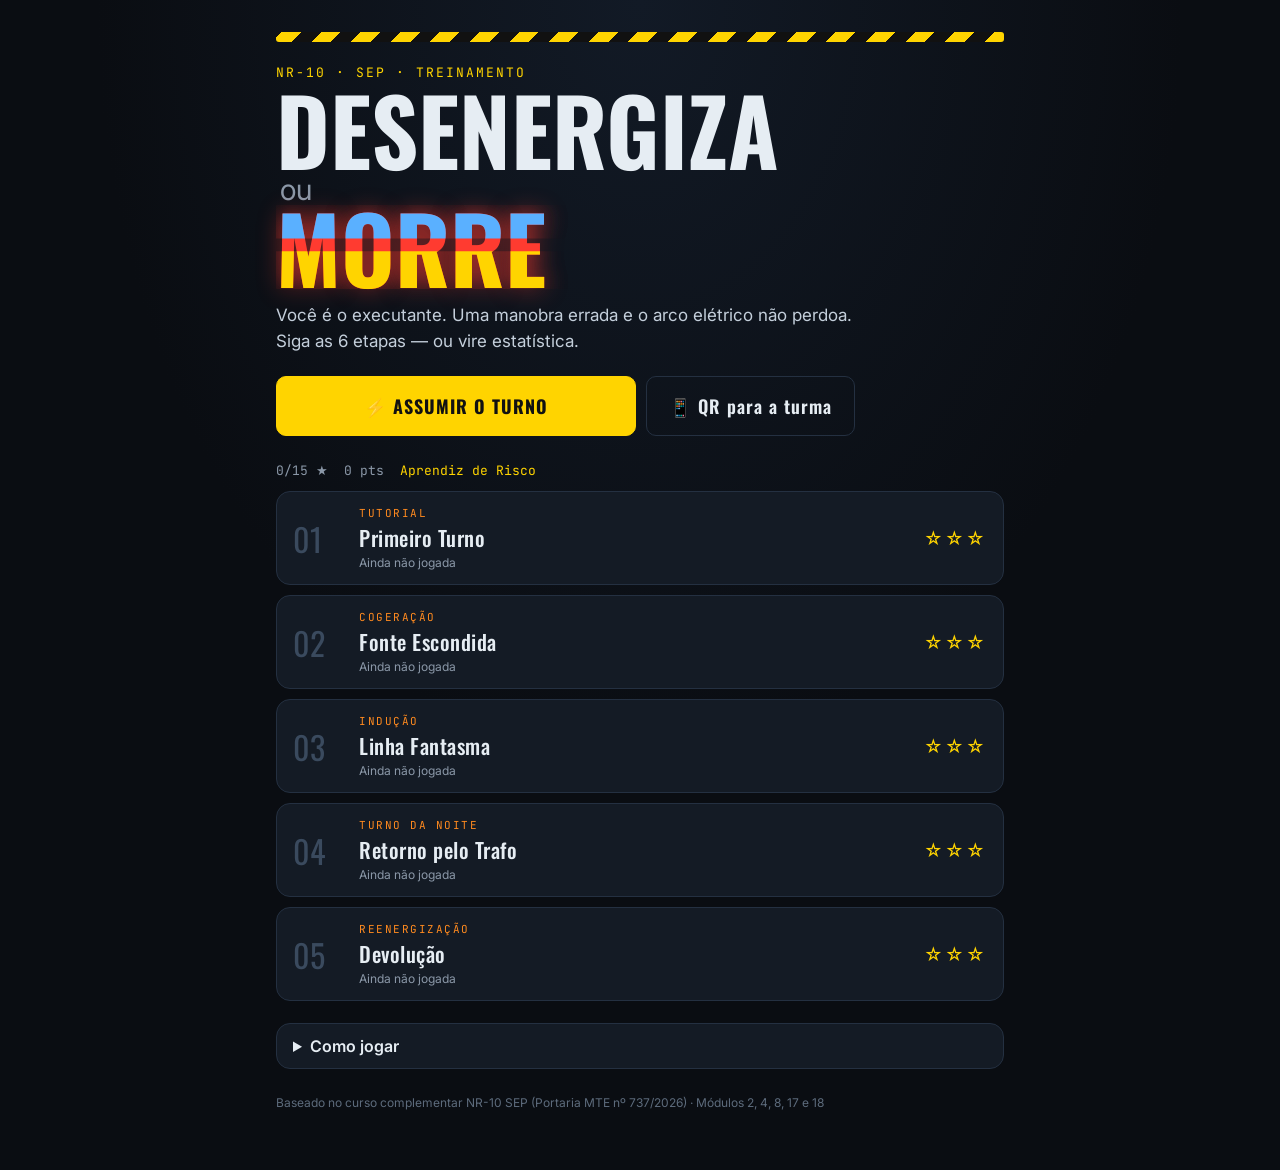
==== index.html @ 3cfa5403 "Publica no GitHub Pages e adiciona QR code para a turma Workflow roda os testes do motor e publica o" ====
<!doctype html>
<html lang="pt-BR">
<head>
  <meta charset="utf-8">
  <meta name="viewport" content="width=device-width, initial-scale=1, viewport-fit=cover">
  <title>Desenergiza ou Morre</title>
  <meta name="description" content="Jogo de treinamento NR-10 SEP: desenergize a instalação do jeito certo — ou morra tentando.">
  <link rel="preconnect" href="https://fonts.googleapis.com">
  <link rel="preconnect" href="https://fonts.gstatic.com" crossorigin>
  <link href="https://fonts.googleapis.com/css2?family=Oswald:wght@500;700&family=Inter:wght@400;600;800&family=JetBrains+Mono:wght@500&display=swap" rel="stylesheet">
  <link rel="stylesheet" href="css/style.css">
</head>
<body>
  <!-- MENU -->
  <section id="screen-menu" class="screen active">
    <div class="menu-wrap">
      <div class="hazard"></div>
      <p class="kicker">NR-10 · SEP · Treinamento</p>
      <h1 class="logo"><span>DESENERGIZA</span><span class="ou">ou</span><span class="morre glitch" data-t="MORRE">MORRE</span></h1>
      <p class="tag">Você é o executante. Uma manobra errada e o arco elétrico não perdoa.<br>Siga as 6 etapas — ou vire estatística.</p>
      <div class="menu-btns">
        <button id="btn-play" class="act primary big">⚡ ASSUMIR O TURNO</button>
        <button id="btn-qr" class="act big ghost">📱 QR para a turma</button>
      </div>
      <div id="rank" class="rank"></div>
      <div id="levels" class="levels"></div>
      <details class="howto">
        <summary>Como jogar</summary>
        <ul>
          <li>Toque nos <b>disjuntores (52)</b>, <b>seccionadoras (89)</b> e <b>trechos</b> do diagrama para agir.</li>
          <li>O diagrama <b>não mostra</b> onde tem tensão. Você precisa <b>medir</b> — com detector testado.</li>
          <li><b>Disjuntor</b> interrompe carga. <b>Seccionadora</b> só se manobra sem carga.</li>
          <li>Desligar não é desenergizar: seccionar → bloquear → constatar → aterrar → proteger → sinalizar.</li>
          <li>Quando achar que está seguro, <b>LIBERE A EQUIPE</b>. Aí a verdade aparece.</li>
          <li>Errou? Veja o <b>Raio-X</b> para entender de onde veio a energia.</li>
        </ul>
      </details>
      <p class="foot">Baseado no curso complementar NR-10 SEP (Portaria MTE nº 737/2026) · Módulos 2, 4, 8, 17 e 18</p>
    </div>
  </section>

  <!-- BRIEFING -->
  <section id="screen-brief" class="screen">
    <div class="brief-wrap">
      <div class="hazard"></div>
      <p id="brief-num" class="kicker"></p>
      <h2 id="brief-title" class="brief-title"></h2>
      <p id="brief-place" class="brief-place"></p>
      <p id="brief-text" class="brief-text"></p>
      <div class="brief-obj"><b>Ordem de serviço</b><span id="brief-obj"></span></div>
      <div class="brief-meta">⏱ Meta de tempo: <b id="brief-time"></b> <span>(tempo dá bônus — a pressa nunca te salva)</span></div>
      <div class="btns">
        <button id="btn-start" class="act primary big">ENTRAR NA SUBESTAÇÃO</button>
        <button id="btn-brief-back" class="act ghost">Voltar</button>
      </div>
    </div>
  </section>

  <!-- JOGO -->
  <section id="screen-game" class="screen">
    <header class="hud">
      <button id="btn-quit" class="hud-btn" aria-label="Menu">☰</button>
      <div id="hud-title" class="hud-title"></div>
      <div class="hud-stat" title="Tempo restante para bônus">⏱ <b id="hud-time">00:00</b></div>
      <div class="hud-stat inf" title="Infrações">⚠ <b id="hud-inf">0</b></div>
      <div class="hud-stat bonus" title="Bônus de segurança">★ <b id="hud-bonus">0</b></div>
      <button id="btn-sound" class="hud-btn" aria-label="Som">🔊</button>
    </header>
    <div class="game-body">
      <main class="board">
        <svg id="diagram" viewBox="0 0 900 540" preserveAspectRatio="xMidYMid meet" role="img" aria-label="Diagrama unifilar"></svg>
        <div class="legend"><span class="lg closed">■ fechado</span><span class="lg open">■ aberto</span><span>🔒 cadeado</span><span class="lg gnd">⏚ aterrado</span><span class="lg cov">▬ manta</span></div>
      </main>
      <aside class="panel">
        <div id="sheet" class="sheet hidden"></div>
        <div id="actions" class="actions"></div>
        <div id="checklist" class="checklist hidden"></div>
        <div class="feed-h">Rádio / registro</div>
        <div id="feed" class="feed"></div>
      </aside>
    </div>
    <div id="xraybar" class="xraybar hidden">
      <span>🩻 Raio-X: <b class="r">vermelho</b> = energizado · <b class="y">amarelo</b> = induzida · cinza = sem tensão</span>
      <button class="act primary" data-go="retry">↻ Tentar de novo</button>
      <button class="act ghost" data-go="menu">Menu</button>
    </div>
  </section>

  <div id="modal" class="modal hidden"></div>
  <div id="overlay" class="overlay hidden"></div>
  <div id="fx" class="fx hidden"></div>
  <canvas id="fxc" class="fxc"></canvas>
  <div id="toasts" class="toasts"></div>

  <script src="js/engine.js"></script>
  <script src="js/levels.js"></script>
  <script src="js/audio.js"></script>
  <script src="js/ui.js"></script>
</body>
</html>
---- css/style.css ----
:root {
  --bg: #0a0d12;
  --bg2: #10151d;
  --panel: #141b25;
  --line: #243041;
  --text: #e6edf3;
  --dim: #8b98a8;
  --yellow: #ffd400;
  --red: #ff3b30;
  --red2: #e5484d;
  --green: #2ecc71;
  --blue: #5ab0ff;
  --orange: #ff8a1f;
  --wire: #7d8da1;
  --font: 'Inter', system-ui, -apple-system, 'Segoe UI', Roboto, sans-serif;
  --display: 'Oswald', 'Impact', 'Arial Narrow', sans-serif;
  --mono: 'JetBrains Mono', ui-monospace, Menlo, Consolas, monospace;
}

* { box-sizing: border-box; }
html, body { margin: 0; min-height: 100%; }
body {
  background: radial-gradient(ellipse at top, #121a26 0%, var(--bg) 60%) fixed, var(--bg);
  color: var(--text);
  font-family: var(--font);
  -webkit-tap-highlight-color: transparent;
  overflow-x: hidden;
}
button { font: inherit; color: inherit; cursor: pointer; }
.hidden { display: none !important; }

.screen { display: none; min-height: 100vh; }
.screen.active { display: block; }

.hazard {
  height: 10px; border-radius: 3px; margin-bottom: 22px;
  background: repeating-linear-gradient(-45deg, var(--yellow) 0 14px, #111 14px 28px);
}

/* ---------------- botões ---------------- */
.act {
  background: #1b2430; border: 1px solid var(--line); border-radius: 10px;
  padding: 11px 14px; text-align: left; font-weight: 600; font-size: 14px;
  transition: transform .08s, background .15s, border-color .15s;
}
.act:hover:not(:disabled) { background: #222d3b; border-color: #34465c; }
.act:active:not(:disabled) { transform: scale(.98); }
.act:disabled { opacity: .55; cursor: default; }
.act.done { border-color: rgba(46, 204, 113, .5); color: #9be7bd; }
.act.done::after { content: ' ✓'; }
.act.primary {
  background: var(--yellow); color: #111; border-color: var(--yellow); font-weight: 800;
  text-align: center; letter-spacing: .3px;
}
.act.primary:hover:not(:disabled) { background: #ffe14d; }
.act.warn { border-color: var(--orange); color: #ffc48a; }
.act.ghost { background: transparent; text-align: center; }
.act.big { font-size: 18px; padding: 16px 22px; font-family: var(--display); letter-spacing: 1px; }

/* ---------------- menu ---------------- */
.menu-wrap, .brief-wrap { max-width: 760px; margin: 0 auto; padding: 32px 16px 48px; }
.kicker { font-family: var(--mono); color: var(--yellow); font-size: 13px; letter-spacing: 2px; text-transform: uppercase; margin: 0 0 6px; }
.logo { font-family: var(--display); font-size: clamp(46px, 11vw, 92px); line-height: .92; margin: 0 0 14px; display: flex; flex-direction: column; text-transform: uppercase; }
.logo .ou { font-size: .32em; color: var(--dim); font-family: var(--font); font-weight: 400; text-transform: none; margin: 4px 0 2px 4px; }
.logo .morre { color: var(--red); text-shadow: 0 0 24px rgba(255, 59, 48, .45); }
.tag { color: #c4cfdb; font-size: 17px; line-height: 1.5; margin: 0 0 22px; }
#btn-play { flex: 1 1 260px; max-width: 360px; }
.menu-btns { display: flex; flex-wrap: wrap; gap: 10px; }
#btn-qr { flex: 0 1 auto; }
.qr-card { text-align: center; }
.qr-card img { width: min(300px, 100%); align-self: center; background: #fff; border-radius: 14px; padding: 10px; }
.qr-url { font-family: var(--mono); color: var(--yellow); font-size: 13px; word-break: break-all; }
.qr-card a.act { text-decoration: none; text-align: center; color: var(--text); }

.glitch { position: relative; }
.glitch::before, .glitch::after {
  content: attr(data-t); position: absolute; left: 0; top: 0; width: 100%; overflow: hidden;
}
.glitch::before { color: var(--blue); animation: gl1 2.6s infinite steps(1); clip-path: inset(0 0 60% 0); }
.glitch::after { color: var(--yellow); animation: gl2 3.1s infinite steps(1); clip-path: inset(55% 0 0 0); }
@keyframes gl1 { 0%, 92%, 100% { transform: none; opacity: 0; } 93% { transform: translate(-4px, -1px); opacity: .8; } 96% { transform: translate(3px, 1px); opacity: .8; } }
@keyframes gl2 { 0%, 88%, 100% { transform: none; opacity: 0; } 89% { transform: translate(4px, 1px); opacity: .8; } 94% { transform: translate(-3px, 0); opacity: .8; } }

.rank { display: flex; flex-wrap: wrap; gap: 8px 16px; margin: 26px 0 12px; font-family: var(--mono); font-size: 13px; color: var(--dim); }
.rank .rank-name { color: var(--yellow); }
.rank .deaths { color: #ff8b85; }
.levels { display: grid; gap: 10px; }
.lvl {
  display: grid; grid-template-columns: 54px 1fr auto; align-items: center; gap: 12px;
  background: var(--panel); border: 1px solid var(--line); border-radius: 14px; padding: 14px 16px; text-align: left;
  transition: border-color .15s, transform .1s;
}
.lvl:hover { border-color: var(--yellow); transform: translateX(3px); }
.lvl-n { font-family: var(--display); font-size: 32px; color: #3a4a5e; }
.lvl.done .lvl-n { color: var(--yellow); }
.lvl-body { display: flex; flex-direction: column; gap: 2px; min-width: 0; }
.lvl-tag { font-family: var(--mono); font-size: 11px; color: var(--orange); letter-spacing: 1.5px; }
.lvl-body strong { font-family: var(--display); font-size: 21px; letter-spacing: .5px; font-weight: 500; }
.lvl-best { font-size: 12px; color: var(--dim); }
.lvl-stars { color: var(--yellow); font-size: 18px; letter-spacing: 2px; white-space: nowrap; }
.howto { margin-top: 22px; background: var(--panel); border: 1px solid var(--line); border-radius: 14px; padding: 12px 16px; }
.howto summary { cursor: pointer; font-weight: 600; }
.howto ul { padding-left: 18px; color: #c4cfdb; line-height: 1.6; font-size: 14px; }
.foot { color: #5d6b7c; font-size: 12px; margin-top: 26px; }

/* ---------------- briefing ---------------- */
.brief-title { font-family: var(--display); font-size: clamp(40px, 9vw, 68px); margin: 0; text-transform: uppercase; line-height: 1; }
.brief-place { font-family: var(--mono); color: var(--dim); font-size: 13px; margin: 10px 0 20px; }
.brief-text { font-size: 18px; line-height: 1.6; color: #d5dee8; }
.brief-obj { background: rgba(255, 212, 0, .08); border-left: 4px solid var(--yellow); padding: 14px 16px; border-radius: 0 10px 10px 0; margin: 22px 0 14px; display: flex; flex-direction: column; gap: 4px; }
.brief-obj b { font-family: var(--mono); font-size: 12px; color: var(--yellow); letter-spacing: 1.5px; text-transform: uppercase; }
.brief-meta { color: var(--dim); font-size: 14px; }
.brief-meta b { color: var(--text); font-family: var(--mono); }
.btns { display: flex; flex-wrap: wrap; gap: 10px; margin-top: 24px; }

/* ---------------- HUD ---------------- */
.hud {
  position: sticky; top: 0; z-index: 5; display: flex; align-items: center; gap: 10px;
  padding: 8px 12px; background: rgba(10, 13, 18, .92); backdrop-filter: blur(6px); border-bottom: 1px solid var(--line);
}
.hud-title { flex: 1; font-family: var(--display); font-size: 18px; letter-spacing: .5px; white-space: nowrap; overflow: hidden; text-overflow: ellipsis; min-width: 0; }
.hud-stat { font-family: var(--mono); font-size: 14px; background: var(--panel); border: 1px solid var(--line); border-radius: 8px; padding: 5px 9px; white-space: nowrap; }
.hud-stat.inf b { color: #ff8b85; }
.hud-stat.bonus b { color: var(--yellow); }
#hud-time.low { color: var(--orange); }
#hud-time.over { color: var(--red); }
.hud-btn { background: var(--panel); border: 1px solid var(--line); border-radius: 8px; width: 36px; height: 34px; }

.game-body { display: grid; grid-template-columns: minmax(0, 1fr) 340px; gap: 12px; padding: 12px; }
.board { background: var(--bg2); border: 1px solid var(--line); border-radius: 14px; padding: 8px; min-width: 0; }
#diagram { width: 100%; height: auto; max-height: calc(100vh - 120px); display: block; user-select: none; }
.legend { display: flex; flex-wrap: wrap; gap: 4px 14px; font-size: 12px; color: var(--dim); padding: 6px 8px 2px; }
.lg.closed { color: var(--red2); } .lg.open { color: var(--green); } .lg.gnd { color: var(--green); } .lg.cov { color: var(--orange); }

.panel { display: flex; flex-direction: column; gap: 10px; min-width: 0; }
.actions { display: grid; gap: 8px; }
.actions .act.primary { padding: 15px; font-size: 16px; font-family: var(--display); letter-spacing: 1px; margin-top: 4px; }

.sheet { position: relative; background: #182231; border: 1px solid #2f4057; border-radius: 14px; padding: 12px 14px; box-shadow: 0 8px 30px rgba(0, 0, 0, .35); }
.sheet h3 { margin: 2px 30px 6px 0; font-size: 18px; }
.sh-kind { font-family: var(--mono); font-size: 11px; color: var(--orange); letter-spacing: 1.2px; }
.sh-state { font-size: 13px; color: var(--dim); margin-bottom: 10px; }
.sh-state.closed { color: #ff8b85; } .sh-state.open { color: #8fe3b4; }
.sh-acts { display: grid; gap: 7px; }
.sh-x { position: absolute; right: 8px; top: 8px; background: none; border: 0; color: var(--dim); font-size: 18px; width: 32px; height: 32px; }

.checklist { background: var(--panel); border: 1px dashed #3a4a5e; border-radius: 12px; padding: 10px 12px; font-size: 13px; }
.cl-h { font-family: var(--mono); font-size: 11px; color: var(--yellow); letter-spacing: 1.2px; text-transform: uppercase; margin-bottom: 6px; }
.cl { color: var(--dim); padding: 2px 0; }
.cl.ok { color: #8fe3b4; }

.feed-h { font-family: var(--mono); font-size: 11px; color: var(--dim); letter-spacing: 1.5px; text-transform: uppercase; }
.feed { display: flex; flex-direction: column; gap: 6px; max-height: 340px; overflow-y: auto; padding-right: 4px; }
.fi { font-size: 13px; line-height: 1.4; background: var(--panel); border-left: 3px solid #3a4a5e; border-radius: 0 8px 8px 0; padding: 7px 9px; color: #c4cfdb; }
.fi .ft { font-family: var(--mono); font-size: 11px; color: #5d6b7c; margin-right: 6px; }
.fi em { display: block; font-style: normal; font-size: 11px; color: #7f8c9c; margin-top: 3px; }
.fi.good { border-left-color: var(--green); }
.fi.warn { border-left-color: var(--orange); color: #ffd3a6; }
.fi.infraction { border-left-color: var(--red); color: #ffb3ae; }
.fi.radio { border-left-color: var(--blue); }
.fi.radio b { color: var(--blue); }

/* ---------------- diagrama ---------------- */
#diagram text { font-family: var(--font); }
.zone { fill: url(#hatch); stroke: rgba(255, 212, 0, .55); stroke-dasharray: 6 4; stroke-width: 1.5; }
.hatch-a { fill: rgba(255, 212, 0, .07); }
.zone-t { fill: var(--yellow); font-size: 11px; font-family: var(--mono) !important; letter-spacing: 1.5px; opacity: .85; }
.node { fill: none; stroke: var(--wire); stroke-linecap: round; stroke-linejoin: round; }
.node.wire { stroke-width: 3; }
.node.bus { stroke-width: 7; }
.ng { cursor: pointer; }
.ng:hover .node { stroke: #a9bbcf; }
.node.sel { stroke: var(--yellow) !important; filter: url(#glow); }
.hit { fill: transparent; stroke: transparent; stroke-width: 24; pointer-events: all; }
rect.hit { stroke-width: 0; }
.cover { fill: none; stroke: var(--orange); stroke-width: 13; stroke-opacity: .55; stroke-dasharray: 10 5; pointer-events: none; }
.nlabel { fill: #b8c4d2; font-size: 12.5px; pointer-events: none; }
.nlabel, .dlabel, .dstate, .zone-t, .src-l, .dim, .hot-t { paint-order: stroke; stroke: var(--bg2); stroke-width: 4px; stroke-linejoin: round; }
.dim { fill: #6f7d8e; font-size: 12px; }
.sym { fill: #121a24; stroke: var(--wire); stroke-width: 2.5; }
.sym-t { fill: #b8c4d2; font-size: 15px; font-weight: 700; }
.tower { fill: none; stroke: #4c5b6d; stroke-width: 2; }
.lt02 { stroke: var(--red); stroke-width: 3; stroke-dasharray: 14 8; filter: url(#glow); animation: flow 1s linear infinite; }
.hot-t { fill: #ff8b85; font-size: 12px; font-weight: 600; }
@keyframes flow { to { stroke-dashoffset: -22; } }

.dev { cursor: pointer; }
.wire-d { stroke: var(--wire); stroke-width: 3; }
.brk { stroke-width: 2.5; transition: fill .2s; }
.dev.closed .brk { fill: var(--red2); stroke: #ff9592; }
.dev.open .brk { fill: #1d8f52; stroke: var(--green); }
.blade { stroke-width: 4; stroke-linecap: round; }
.dev.closed .blade { stroke: var(--red2); }
.dev.open .blade { stroke: var(--green); }
.contact { stroke: #b8c4d2; stroke-width: 3; }
.pivot { fill: #b8c4d2; }
.dev:hover .brk, .dev:hover .blade { filter: brightness(1.3); }
.dev.sel .brk, .dev.sel .blade { filter: url(#glow) brightness(1.3); stroke: var(--yellow); }
.dlabel { fill: var(--text); font-size: 13px; font-weight: 700; pointer-events: none; }
.dstate { fill: var(--dim); font-size: 10px; font-family: var(--mono) !important; letter-spacing: 1px; pointer-events: none; }
.dev.closed .dstate { fill: #ff8b85; }
.dev.open .dstate { fill: #8fe3b4; }
.lock { font-size: 14px; fill: var(--yellow); pointer-events: none; }

.src { cursor: pointer; }
.src-c { fill: #2a1416; stroke: var(--red); stroke-width: 2.5; filter: url(#glow); }
.src-t { fill: #ff8b85; font-size: 22px; font-weight: 800; }
.src-ring { fill: none; stroke: #ff8b85; stroke-width: 2; }
.src-l { fill: #ff8b85; font-size: 12.5px; font-weight: 600; }
.spin { fill: none; stroke: var(--red); stroke-width: 2; stroke-dasharray: 8 6; transform-box: fill-box; transform-origin: center; animation: spin 2s linear infinite; }
@keyframes spin { to { transform: rotate(360deg); } }
.trafo circle { fill: none; stroke: var(--wire); stroke-width: 2.5; }

.gnd { pointer-events: none; }
.gnd line { stroke: var(--green); stroke-width: 3; }
.gnd circle { fill: var(--green); }
.badge rect { fill: #1d8f52; }
.badge text { fill: #fff; font-size: 11px; font-weight: 700; font-family: var(--mono) !important; }
.badge.real rect { fill: var(--red); }
.badge.induced rect { fill: #b38f00; }
.badge.stale rect { fill: #3a4656; }
.badge.stale text { fill: #aab6c4; }
.team { font-size: 20px; pointer-events: none; }

#diagram.xray .node.live { stroke: var(--red); filter: url(#glow); }
#diagram.xray .node.induced { stroke: var(--yellow); filter: url(#glow); }
#diagram.xray .node.dead { stroke: #3a4656; }

.xraybar {
  position: sticky; bottom: 0; display: flex; flex-wrap: wrap; align-items: center; gap: 10px; padding: 10px 14px;
  background: rgba(10, 13, 18, .95); border-top: 1px solid var(--line); font-size: 13px;
}
.xraybar span { flex: 1; min-width: 220px; }
.xraybar .r { color: var(--red); } .xraybar .y { color: var(--yellow); }

/* ---------------- modal / overlays ---------------- */
.modal, .overlay {
  position: fixed; inset: 0; z-index: 20; display: flex; align-items: center; justify-content: center;
  padding: 16px; background: rgba(5, 7, 10, .78); backdrop-filter: blur(3px); overflow-y: auto;
}
.card { background: var(--panel); border: 1px solid #2f4057; border-radius: 18px; padding: 22px; width: 100%; max-width: 520px; box-shadow: 0 20px 60px rgba(0, 0, 0, .5); margin: auto; }
.card h3 { margin: 4px 0 8px; }
.card p { color: #c4cfdb; line-height: 1.55; }
.mini { max-width: 420px; display: flex; flex-direction: column; gap: 10px; }
.clamps { display: grid; grid-template-columns: 1fr 1fr; gap: 10px; }
.clamp { position: relative; background: #1b2430; border: 2px solid var(--line); border-radius: 12px; padding: 18px 10px; font-weight: 800; font-size: 16px; }
.clamp[data-k="T"] { border-color: rgba(46, 204, 113, .5); }
.clamp:disabled { opacity: .5; }
.clamp span { position: absolute; top: 4px; right: 8px; color: var(--yellow); font-family: var(--mono); }
.sync canvas { align-self: center; background: #0d131b; border-radius: 50%; border: 1px solid var(--line); max-width: 100%; }
.sync-data { text-align: center; font-family: var(--mono); font-size: 12px; color: #8fe3b4; }

.exec-card { text-align: center; position: relative; overflow: hidden; }
.exec-card h2 { font-family: var(--display); font-size: 34px; letter-spacing: 2px; margin: 6px 0 0; }
.exec-sub { margin: 4px 0 12px; }
.exec-pulse { width: 18px; height: 18px; border-radius: 50%; background: var(--red); margin: 0 auto; animation: pulse 0.7s infinite; }
@keyframes pulse { 0% { box-shadow: 0 0 0 0 rgba(255, 59, 48, .7); } 100% { box-shadow: 0 0 0 22px rgba(255, 59, 48, 0); } }
.bar { height: 4px; background: #222d3b; border-radius: 4px; overflow: hidden; margin-bottom: 14px; }
.bar i { display: block; height: 100%; width: 40%; background: var(--yellow); animation: load 1.4s ease-in-out infinite; }
@keyframes load { 0% { transform: translateX(-100%); } 100% { transform: translateX(260%); } }
#exec-log { display: flex; flex-direction: column; gap: 8px; text-align: left; }
.xl { font-size: 14px; padding: 9px 11px; border-radius: 10px; background: #1b2430; animation: rise .35s ease-out; }
.xl.radio { border-left: 3px solid var(--blue); } .xl.radio b { color: var(--blue); }
.xl.good { border-left: 3px solid var(--green); color: #b6f0cf; }
.xl.warn { border-left: 3px solid var(--orange); color: #ffd3a6; }
.xl.infraction { border-left: 3px solid var(--red); color: #ffb3ae; }
@keyframes rise { from { opacity: 0; transform: translateY(8px); } }

.overlay.death { background: radial-gradient(ellipse at center, rgba(60, 0, 0, .85), rgba(0, 0, 0, .95)); }
.death-card { border-color: #5a1c1c; text-align: center; max-width: 560px; animation: slam .5s cubic-bezier(.2, 1.6, .4, 1); }
@keyframes slam { from { transform: scale(1.4); opacity: 0; } }
.dc-skull { font-size: 54px; }
.death-card h2 { font-family: var(--display); font-size: clamp(44px, 12vw, 70px); color: var(--red); margin: 0; letter-spacing: 2px; text-shadow: 0 0 30px rgba(255, 59, 48, .6); }
.death-card h3 { color: #ffd3a6; font-family: var(--mono); font-size: 14px; letter-spacing: 1px; }
.dc-energy { display: inline-block; font-family: var(--mono); background: #3a0f0f; color: #ff8b85; border-radius: 6px; padding: 3px 10px; font-size: 13px; }
.death-card > p { text-align: left; }
.lesson { text-align: left; background: rgba(46, 204, 113, .08); border-left: 4px solid var(--green); border-radius: 0 10px 10px 0; padding: 10px 14px; }
.lesson b { color: #8fe3b4; font-size: 13px; text-transform: uppercase; letter-spacing: 1px; }
.lesson p { margin: 4px 0 0; }
.refs { text-align: left; font-size: 12.5px; color: var(--dim); margin-top: 12px; line-height: 1.6; }
.death-card .btns, .win-card .btns { justify-content: center; }

.overlay.win { background: radial-gradient(ellipse at center, rgba(20, 40, 25, .9), rgba(0, 0, 0, .95)); }
.win-card { text-align: center; animation: slam .5s cubic-bezier(.2, 1.6, .4, 1); }
.win-stars { font-size: 48px; color: var(--yellow); letter-spacing: 6px; text-shadow: 0 0 20px rgba(255, 212, 0, .5); }
.win-card h2 { font-family: var(--display); font-size: 40px; margin: 4px 0; letter-spacing: 1px; }
.win-msg { margin-top: 0; }
.score-grid { display: grid; grid-template-columns: 1fr auto; gap: 6px 14px; text-align: left; font-size: 14px; background: #10161f; border-radius: 12px; padding: 12px 14px; }
.score-grid b { font-family: var(--mono); text-align: right; }
.score-grid .neg { color: #ff8b85; } .score-grid .pos { color: #8fe3b4; }
.score-grid .tot { font-size: 18px; border-top: 1px solid var(--line); padding-top: 6px; color: var(--yellow); }
.inf-list { text-align: left; margin-top: 14px; font-size: 13px; }
.inf-list > b { color: #ffb3ae; }
.inf { margin-top: 8px; background: #1b1416; border-left: 3px solid var(--red); border-radius: 0 8px 8px 0; padding: 7px 10px; }
.inf em { display: block; font-style: normal; color: #7f8c9c; font-size: 11.5px; margin-top: 2px; }
.clean { color: #8fe3b4 !important; }

/* ---------------- efeitos ---------------- */
.fx { position: fixed; inset: 0; z-index: 30; pointer-events: none; }
.fx.arc, .fx.sync { animation: flash 1.8s ease-out forwards; }
.fx.shock { animation: shockfx 1.5s steps(2) forwards; }
@keyframes flash {
  0% { background: #fff; }
  8% { background: #fff8e0; }
  25% { background: rgba(255, 140, 30, .85); }
  60% { background: rgba(120, 20, 0, .7); }
  100% { background: rgba(0, 0, 0, .9); }
}
@keyframes shockfx {
  0% { background: rgba(160, 210, 255, .8); }
  20% { background: rgba(10, 20, 60, .6); }
  40% { background: rgba(160, 210, 255, .7); }
  60% { background: rgba(10, 20, 60, .7); }
  100% { background: rgba(0, 0, 0, .9); }
}
.fxc { position: fixed; inset: 0; z-index: 31; pointer-events: none; width: 100vw; height: 100vh; }
body.shake .screen.active { animation: shake .09s linear 10; }
@keyframes shake { 25% { transform: translate(-8px, 4px); } 50% { transform: translate(7px, -5px); } 75% { transform: translate(-5px, -3px); } }

.toasts { position: fixed; top: 58px; left: 50%; transform: translateX(-50%); z-index: 40; display: flex; flex-direction: column; gap: 8px; width: min(560px, calc(100vw - 32px)); pointer-events: none; }
.toast { background: #1b2430; border: 1px solid var(--line); border-radius: 12px; padding: 10px 14px; font-size: 14px; box-shadow: 0 10px 30px rgba(0, 0, 0, .4); animation: rise .25s ease-out; transition: opacity .4s, transform .4s; }
.toast.out { opacity: 0; transform: translateY(-8px); }
.toast.infraction { background: #3a1214; border-color: var(--red); color: #ffd0cc; font-weight: 600; }
.toast.warn { background: #3a2410; border-color: var(--orange); color: #ffd3a6; }
.toast.radio { border-color: var(--blue); }

/* ---------------- responsivo ---------------- */
@media (max-width: 900px) {
  .game-body { grid-template-columns: 1fr; padding: 8px; }
  .hud-title { font-size: 15px; }
  .hud-stat { font-size: 12px; padding: 4px 7px; }
  .feed { max-height: 260px; }
  .sheet {
    position: fixed; left: 8px; right: 8px; bottom: 8px; z-index: 15;
    max-height: 60vh; overflow-y: auto; animation: rise .2s ease-out;
  }
}
@media (max-width: 640px) {
  .board { overflow-x: auto; -webkit-overflow-scrolling: touch; }
  #diagram { min-width: 620px; max-height: none; }
  .board::after { content: '↔ arraste o diagrama para os lados'; display: block; font-size: 11px; color: var(--dim); padding: 2px 8px; position: sticky; left: 0; }
}
@media (max-width: 420px) {
  .hud { gap: 6px; padding: 6px 8px; }
  .hud-stat.bonus { display: none; }
}
@media (prefers-reduced-motion: reduce) {
  .glitch::before, .glitch::after, .spin, .lt02, body.shake .screen.active { animation: none; }
}
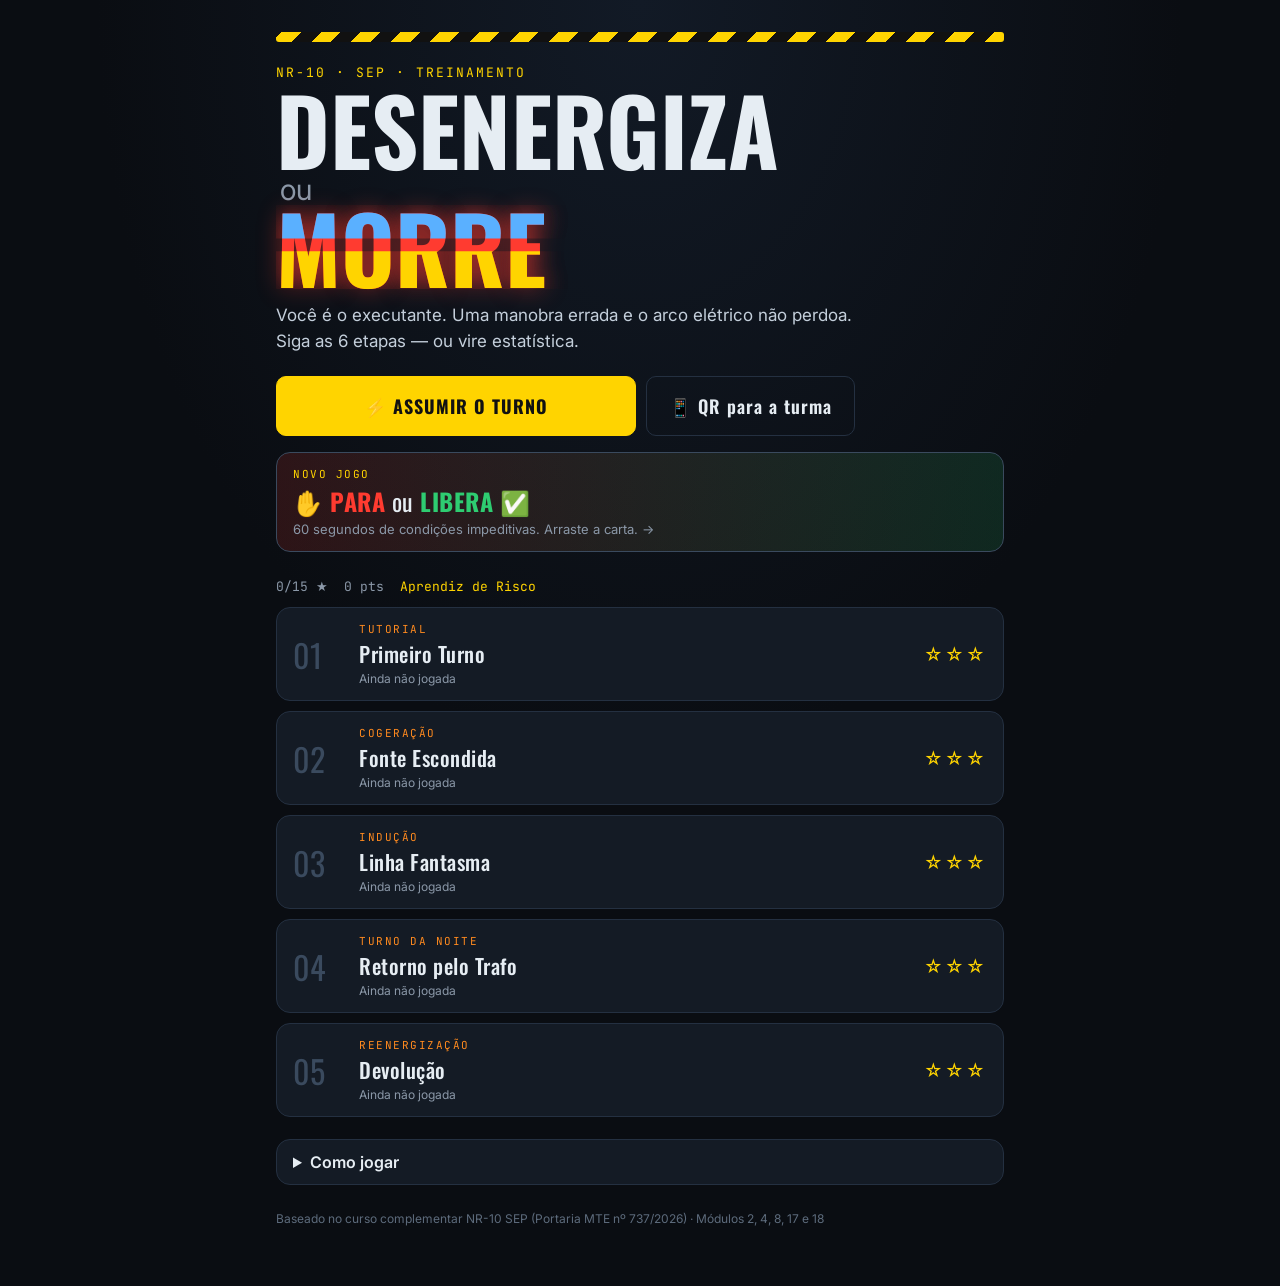
==== commit b0b781bf: "Adiciona o jogo 'Para ou Libera' (condições impeditivas) Jogo de cartas estilo swipe: o aluno decide" ====
--- a/index.html
+++ b/index.html
@@ -22,6 +22,7 @@
         <button id="btn-play" class="act primary big">⚡ ASSUMIR O TURNO</button>
         <button id="btn-qr" class="act big ghost">📱 QR para a turma</button>
       </div>
+      <a class="new-game" href="para-ou-libera/index.html"><span class="ng-tag">NOVO JOGO</span><span class="ng-t"><b class="r">✋ PARA</b> ou <b class="g">LIBERA ✅</b></span><span class="ng-d">60 segundos de condições impeditivas. Arraste a carta. →</span></a>
       <div id="rank" class="rank"></div>
       <div id="levels" class="levels"></div>
       <details class="howto">
--- a/css/style.css
+++ b/css/style.css
@@ -81,6 +81,13 @@
 @keyframes gl1 { 0%, 92%, 100% { transform: none; opacity: 0; } 93% { transform: translate(-4px, -1px); opacity: .8; } 96% { transform: translate(3px, 1px); opacity: .8; } }
 @keyframes gl2 { 0%, 88%, 100% { transform: none; opacity: 0; } 89% { transform: translate(4px, 1px); opacity: .8; } 94% { transform: translate(-3px, 0); opacity: .8; } }
 
+.new-game { display: grid; gap: 2px; margin-top: 16px; padding: 14px 16px; border-radius: 14px; text-decoration: none; color: var(--text);
+  background: linear-gradient(90deg, rgba(255, 59, 48, .14), rgba(46, 204, 113, .14)); border: 1px solid #3a4a5e; transition: transform .1s, border-color .15s; }
+.new-game:hover { transform: translateX(3px); border-color: var(--yellow); }
+.ng-tag { font-family: var(--mono); font-size: 11px; color: var(--yellow); letter-spacing: 1.5px; }
+.ng-t { font-family: var(--display); font-size: 24px; letter-spacing: .5px; }
+.ng-t .r { color: var(--red); } .ng-t .g { color: var(--green); }
+.ng-d { font-size: 13px; color: var(--dim); }
 .rank { display: flex; flex-wrap: wrap; gap: 8px 16px; margin: 26px 0 12px; font-family: var(--mono); font-size: 13px; color: var(--dim); }
 .rank .rank-name { color: var(--yellow); }
 .rank .deaths { color: #ff8b85; }
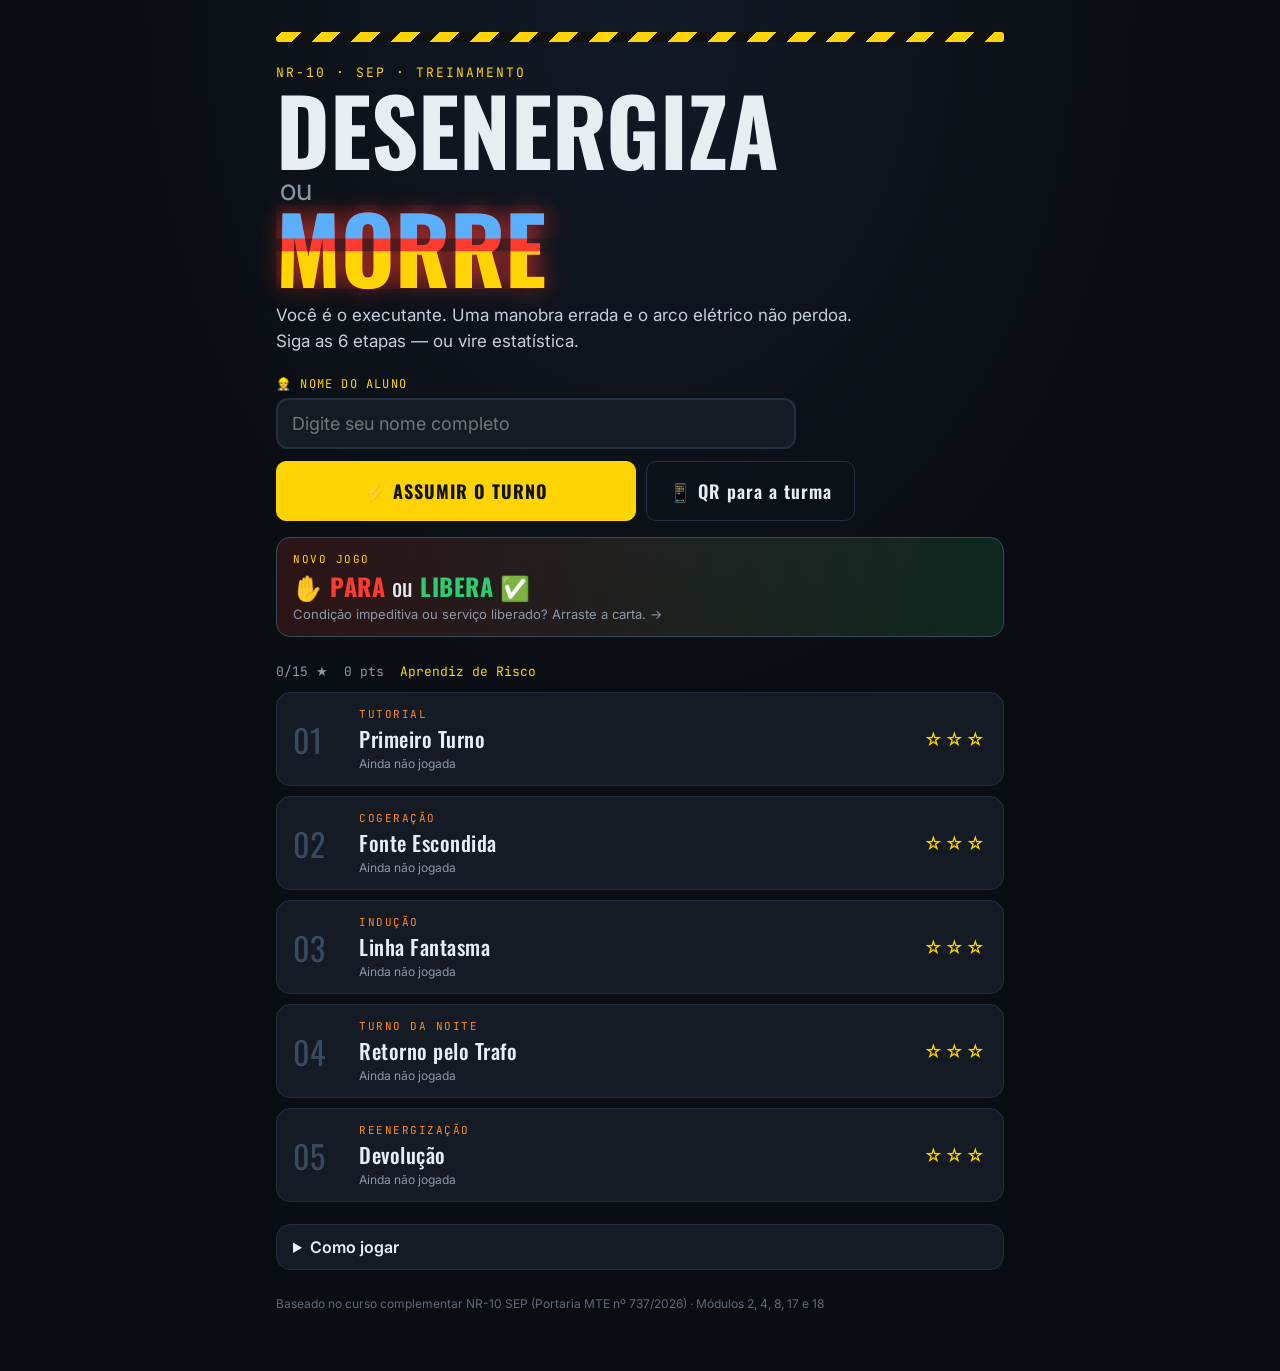
==== commit 853b299e: "Nome do aluno, GAME OVER e monitor cardíaco - Campo obrigatório com o nome do aluno nos dois jogos (" ====
--- a/index.html
+++ b/index.html
@@ -18,11 +18,14 @@
       <p class="kicker">NR-10 · SEP · Treinamento</p>
       <h1 class="logo"><span>DESENERGIZA</span><span class="ou">ou</span><span class="morre glitch" data-t="MORRE">MORRE</span></h1>
       <p class="tag">Você é o executante. Uma manobra errada e o arco elétrico não perdoa.<br>Siga as 6 etapas — ou vire estatística.</p>
+      <label class="name-box" for="player-name"><span>👷 Nome do aluno</span>
+        <input id="player-name" type="text" maxlength="40" placeholder="Digite seu nome completo" autocomplete="name"></label>
+      <div id="name-err" class="name-err hidden">Digite seu nome para começar.</div>
       <div class="menu-btns">
         <button id="btn-play" class="act primary big">⚡ ASSUMIR O TURNO</button>
         <button id="btn-qr" class="act big ghost">📱 QR para a turma</button>
       </div>
-      <a class="new-game" href="para-ou-libera/index.html"><span class="ng-tag">NOVO JOGO</span><span class="ng-t"><b class="r">✋ PARA</b> ou <b class="g">LIBERA ✅</b></span><span class="ng-d">60 segundos de condições impeditivas. Arraste a carta. →</span></a>
+      <a class="new-game" href="para-ou-libera/index.html"><span class="ng-tag">NOVO JOGO</span><span class="ng-t"><b class="r">✋ PARA</b> ou <b class="g">LIBERA ✅</b></span><span class="ng-d">Condição impeditiva ou serviço liberado? Arraste a carta. →</span></a>
       <div id="rank" class="rank"></div>
       <div id="levels" class="levels"></div>
       <details class="howto">
--- a/css/style.css
+++ b/css/style.css
@@ -64,6 +64,22 @@
 .logo .ou { font-size: .32em; color: var(--dim); font-family: var(--font); font-weight: 400; text-transform: none; margin: 4px 0 2px 4px; }
 .logo .morre { color: var(--red); text-shadow: 0 0 24px rgba(255, 59, 48, .45); }
 .tag { color: #c4cfdb; font-size: 17px; line-height: 1.5; margin: 0 0 22px; }
+.name-box { display: flex; flex-direction: column; gap: 6px; margin: 0 0 12px; max-width: 520px; }
+.name-box span { font-family: var(--mono); font-size: 12px; color: var(--yellow); letter-spacing: 1.2px; text-transform: uppercase; }
+.name-box input {
+  font: inherit; font-size: 18px; color: var(--text); background: var(--panel); border: 2px solid var(--line);
+  border-radius: 12px; padding: 13px 14px; outline: none; transition: border-color .15s;
+}
+.name-box input:focus { border-color: var(--yellow); }
+.name-box input.err { border-color: var(--red); animation: nudge .35s; }
+@keyframes nudge { 25% { transform: translateX(-6px); } 75% { transform: translateX(6px); } }
+.name-err { color: #ff8b85; font-size: 14px; margin: -4px 0 12px; }
+.who { font-family: var(--mono); font-size: 13px; color: #c4cfdb; margin: 4px 0 8px; }
+.ecg-box { position: relative; background: #050a07; border: 1px solid #1d3b2a; border-radius: 10px; overflow: hidden; margin: 8px 0 12px; }
+.ecg-box canvas { display: block; width: 100%; height: auto; }
+.ecg-box.dead { border-color: #5a1c1c; background: #0a0505; margin-top: 0; }
+.ecg-bpm { position: absolute; right: 10px; top: 6px; font-family: var(--mono); font-size: 13px; color: var(--green); animation: blinkhb .8s steps(2) infinite; }
+@keyframes blinkhb { 50% { opacity: .35; } }
 #btn-play { flex: 1 1 260px; max-width: 360px; }
 .menu-btns { display: flex; flex-wrap: wrap; gap: 10px; }
 #btn-qr { flex: 0 1 auto; }
@@ -260,11 +276,6 @@
 .exec-card { text-align: center; position: relative; overflow: hidden; }
 .exec-card h2 { font-family: var(--display); font-size: 34px; letter-spacing: 2px; margin: 6px 0 0; }
 .exec-sub { margin: 4px 0 12px; }
-.exec-pulse { width: 18px; height: 18px; border-radius: 50%; background: var(--red); margin: 0 auto; animation: pulse 0.7s infinite; }
-@keyframes pulse { 0% { box-shadow: 0 0 0 0 rgba(255, 59, 48, .7); } 100% { box-shadow: 0 0 0 22px rgba(255, 59, 48, 0); } }
-.bar { height: 4px; background: #222d3b; border-radius: 4px; overflow: hidden; margin-bottom: 14px; }
-.bar i { display: block; height: 100%; width: 40%; background: var(--yellow); animation: load 1.4s ease-in-out infinite; }
-@keyframes load { 0% { transform: translateX(-100%); } 100% { transform: translateX(260%); } }
 #exec-log { display: flex; flex-direction: column; gap: 8px; text-align: left; }
 .xl { font-size: 14px; padding: 9px 11px; border-radius: 10px; background: #1b2430; animation: rise .35s ease-out; }
 .xl.radio { border-left: 3px solid var(--blue); } .xl.radio b { color: var(--blue); }
@@ -276,7 +287,6 @@
 .overlay.death { background: radial-gradient(ellipse at center, rgba(60, 0, 0, .85), rgba(0, 0, 0, .95)); }
 .death-card { border-color: #5a1c1c; text-align: center; max-width: 560px; animation: slam .5s cubic-bezier(.2, 1.6, .4, 1); }
 @keyframes slam { from { transform: scale(1.4); opacity: 0; } }
-.dc-skull { font-size: 54px; }
 .death-card h2 { font-family: var(--display); font-size: clamp(44px, 12vw, 70px); color: var(--red); margin: 0; letter-spacing: 2px; text-shadow: 0 0 30px rgba(255, 59, 48, .6); }
 .death-card h3 { color: #ffd3a6; font-family: var(--mono); font-size: 14px; letter-spacing: 1px; }
 .dc-energy { display: inline-block; font-family: var(--mono); background: #3a0f0f; color: #ff8b85; border-radius: 6px; padding: 3px 10px; font-size: 13px; }
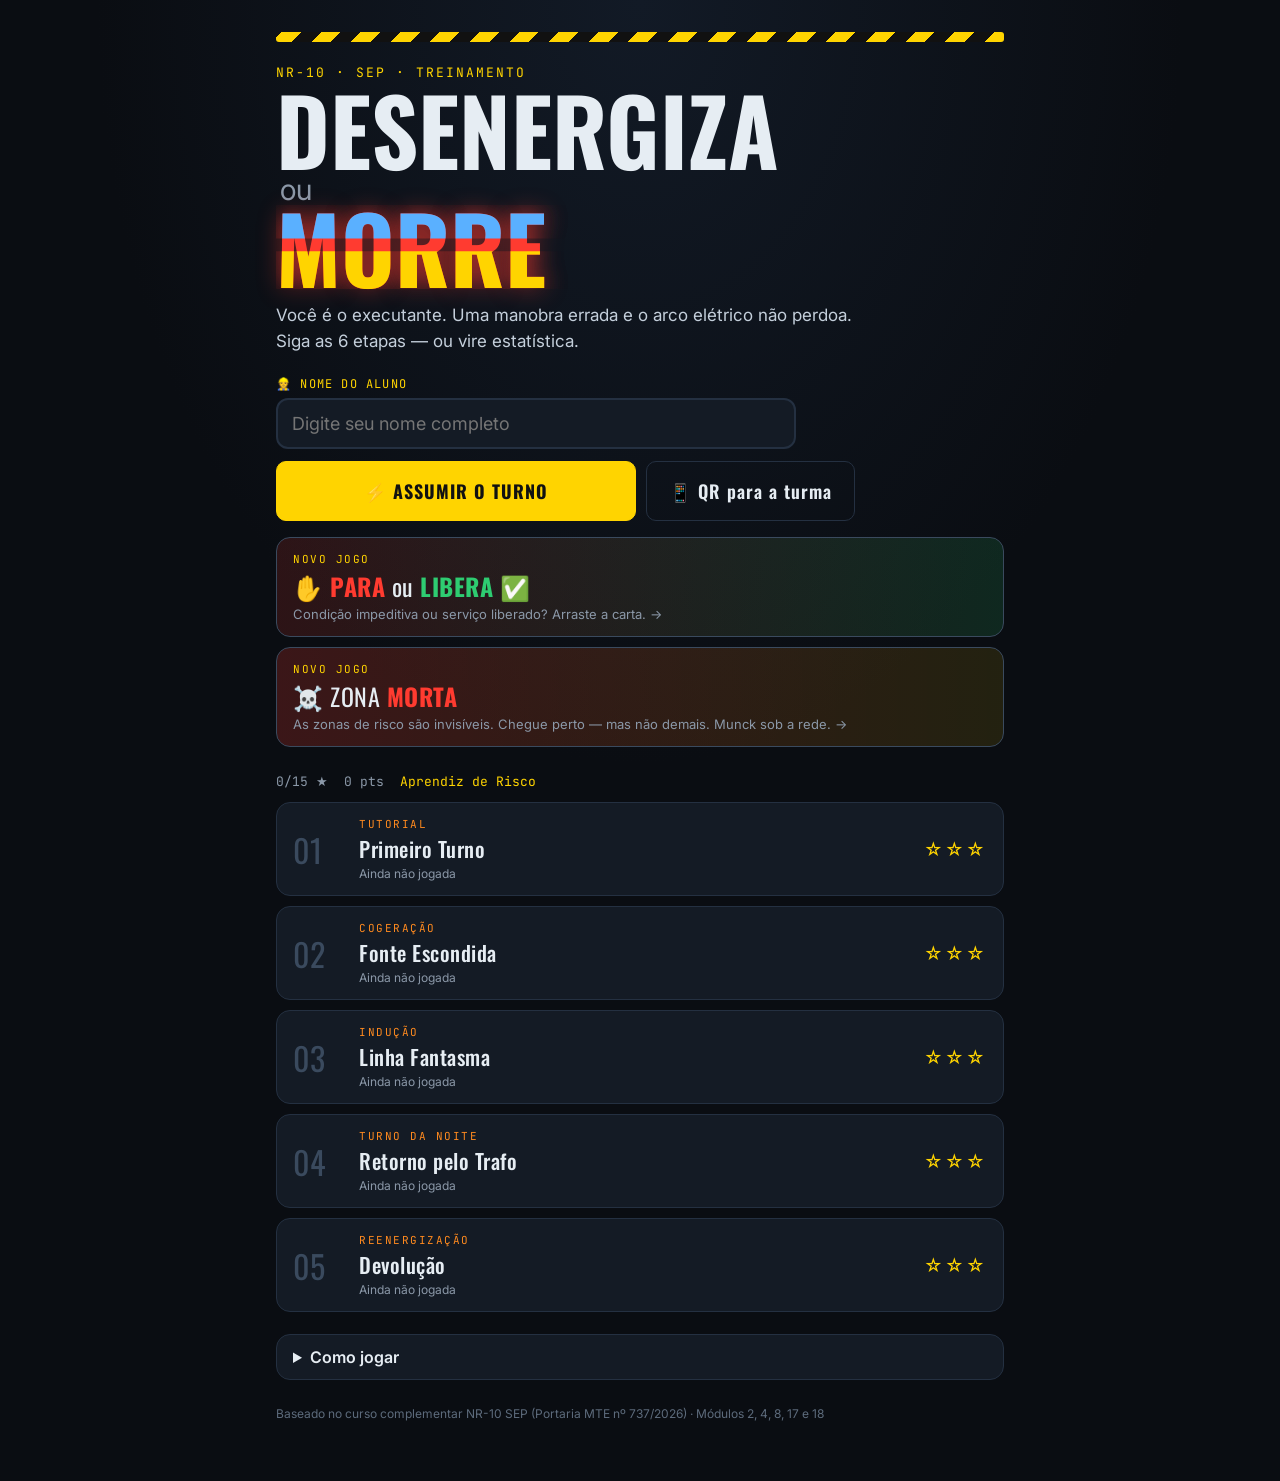
==== commit b0faa6d4: "Adiciona o jogo 'Zona Morta' (zonas de risco e munck) Nove missões com as zonas de risco e controlad" ====
--- a/index.html
+++ b/index.html
@@ -26,6 +26,7 @@
         <button id="btn-qr" class="act big ghost">📱 QR para a turma</button>
       </div>
       <a class="new-game" href="para-ou-libera/index.html"><span class="ng-tag">NOVO JOGO</span><span class="ng-t"><b class="r">✋ PARA</b> ou <b class="g">LIBERA ✅</b></span><span class="ng-d">Condição impeditiva ou serviço liberado? Arraste a carta. →</span></a>
+      <a class="new-game zm-banner" href="zona-morta/index.html"><span class="ng-tag">NOVO JOGO</span><span class="ng-t">☠️ ZONA <b class="r">MORTA</b></span><span class="ng-d">As zonas de risco são invisíveis. Chegue perto — mas não demais. Munck sob a rede. →</span></a>
       <div id="rank" class="rank"></div>
       <div id="levels" class="levels"></div>
       <details class="howto">
--- a/css/style.css
+++ b/css/style.css
@@ -100,6 +100,7 @@
 .new-game { display: grid; gap: 2px; margin-top: 16px; padding: 14px 16px; border-radius: 14px; text-decoration: none; color: var(--text);
   background: linear-gradient(90deg, rgba(255, 59, 48, .14), rgba(46, 204, 113, .14)); border: 1px solid #3a4a5e; transition: transform .1s, border-color .15s; }
 .new-game:hover { transform: translateX(3px); border-color: var(--yellow); }
+.new-game.zm-banner { background: linear-gradient(90deg, rgba(255, 59, 48, .2), rgba(255, 212, 0, .1)); margin-top: 10px; }
 .ng-tag { font-family: var(--mono); font-size: 11px; color: var(--yellow); letter-spacing: 1.5px; }
 .ng-t { font-family: var(--display); font-size: 24px; letter-spacing: .5px; }
 .ng-t .r { color: var(--red); } .ng-t .g { color: var(--green); }
@@ -339,7 +340,7 @@
 .toast.out { opacity: 0; transform: translateY(-8px); }
 .toast.infraction { background: #3a1214; border-color: var(--red); color: #ffd0cc; font-weight: 600; }
 .toast.warn { background: #3a2410; border-color: var(--orange); color: #ffd3a6; }
-.toast.radio { border-color: var(--blue); }
+.toast.radio { border-color: var(--blue); border-width: 2px; background: #13243a; font-size: 15px; }
 
 /* ---------------- responsivo ---------------- */
 @media (max-width: 900px) {
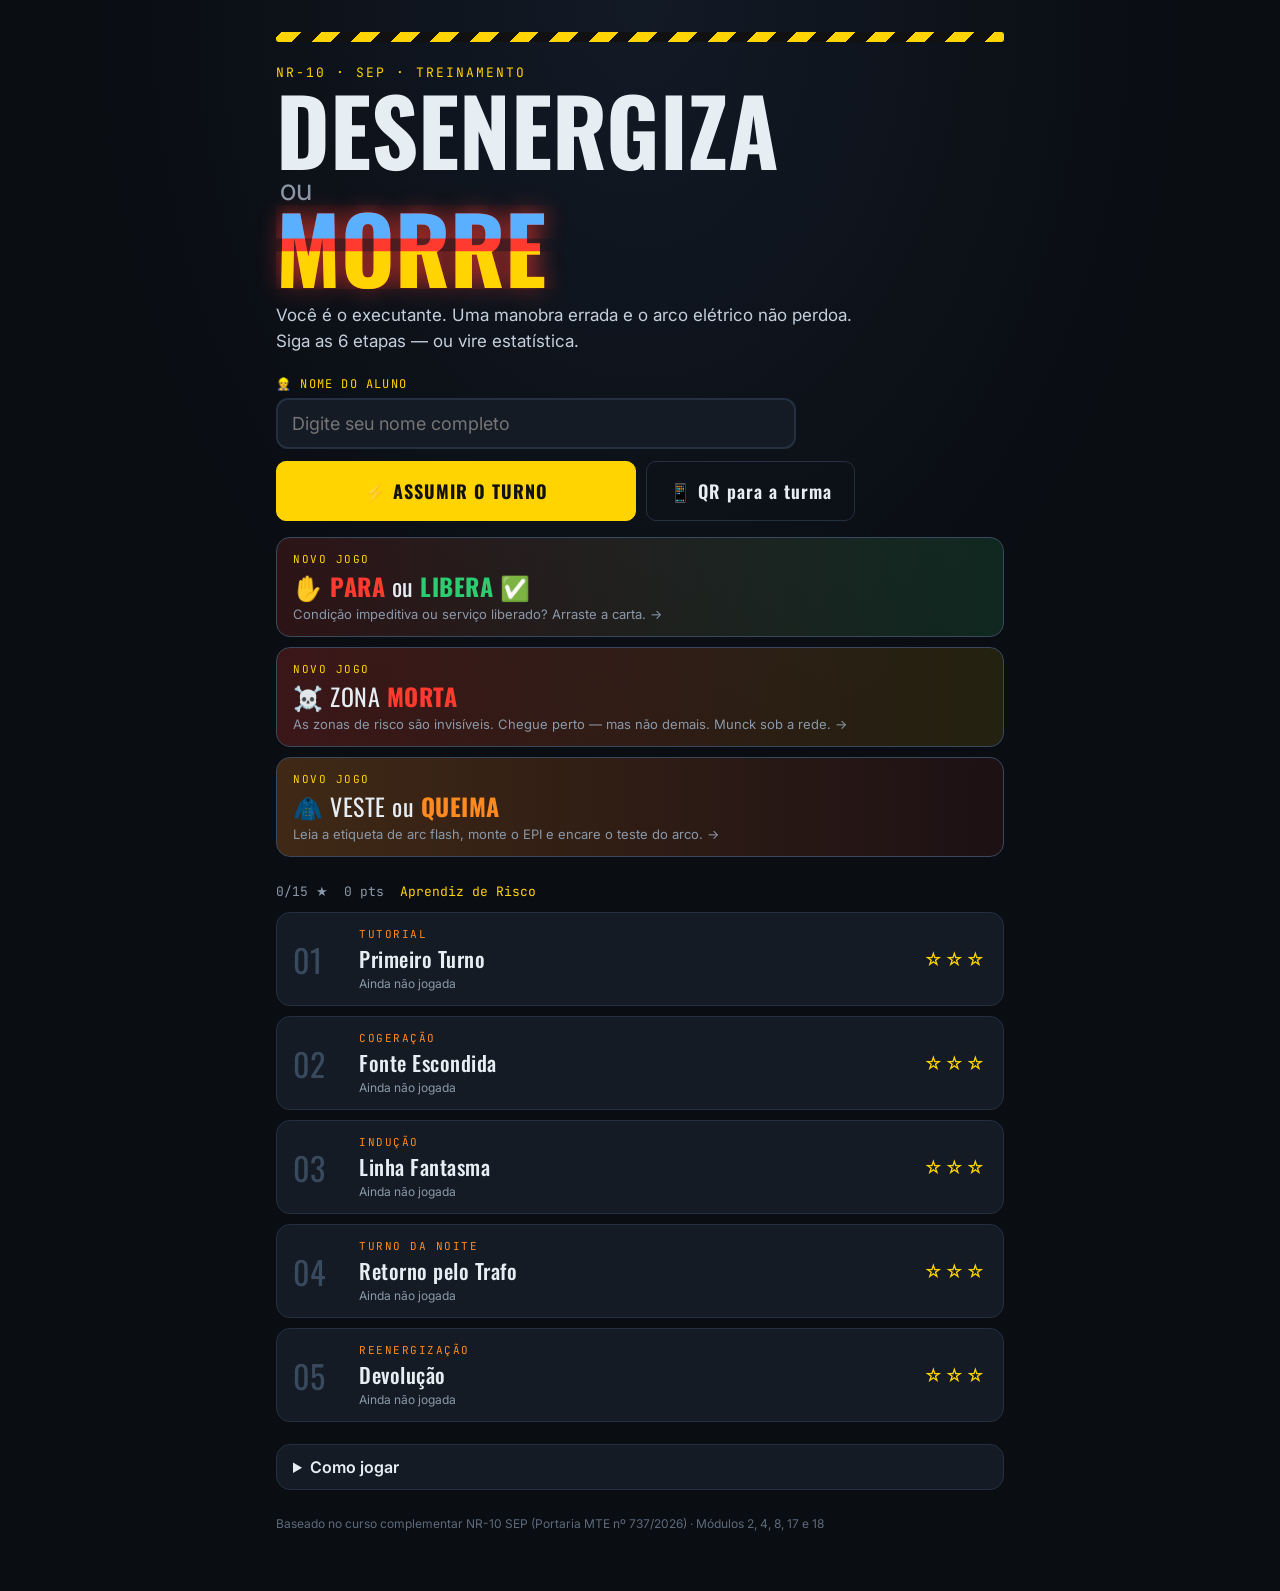
==== commit ebfeaeb0: "Adiciona o jogo 'Veste ou Queima' (EPI e arco elétrico) O aluno lê a etiqueta de arc flash, escolhe " ====
--- a/index.html
+++ b/index.html
@@ -27,6 +27,7 @@
       </div>
       <a class="new-game" href="para-ou-libera/index.html"><span class="ng-tag">NOVO JOGO</span><span class="ng-t"><b class="r">✋ PARA</b> ou <b class="g">LIBERA ✅</b></span><span class="ng-d">Condição impeditiva ou serviço liberado? Arraste a carta. →</span></a>
       <a class="new-game zm-banner" href="zona-morta/index.html"><span class="ng-tag">NOVO JOGO</span><span class="ng-t">☠️ ZONA <b class="r">MORTA</b></span><span class="ng-d">As zonas de risco são invisíveis. Chegue perto — mas não demais. Munck sob a rede. →</span></a>
+      <a class="new-game vq-banner" href="veste-ou-queima/index.html"><span class="ng-tag">NOVO JOGO</span><span class="ng-t">🧥 VESTE ou <b class="o">QUEIMA</b></span><span class="ng-d">Leia a etiqueta de arc flash, monte o EPI e encare o teste do arco. →</span></a>
       <div id="rank" class="rank"></div>
       <div id="levels" class="levels"></div>
       <details class="howto">
--- a/css/style.css
+++ b/css/style.css
@@ -101,6 +101,8 @@
   background: linear-gradient(90deg, rgba(255, 59, 48, .14), rgba(46, 204, 113, .14)); border: 1px solid #3a4a5e; transition: transform .1s, border-color .15s; }
 .new-game:hover { transform: translateX(3px); border-color: var(--yellow); }
 .new-game.zm-banner { background: linear-gradient(90deg, rgba(255, 59, 48, .2), rgba(255, 212, 0, .1)); margin-top: 10px; }
+.new-game.vq-banner { background: linear-gradient(90deg, rgba(255, 138, 31, .22), rgba(255, 59, 48, .08)); margin-top: 10px; }
+.ng-t .o { color: var(--orange); }
 .ng-tag { font-family: var(--mono); font-size: 11px; color: var(--yellow); letter-spacing: 1.5px; }
 .ng-t { font-family: var(--display); font-size: 24px; letter-spacing: .5px; }
 .ng-t .r { color: var(--red); } .ng-t .g { color: var(--green); }
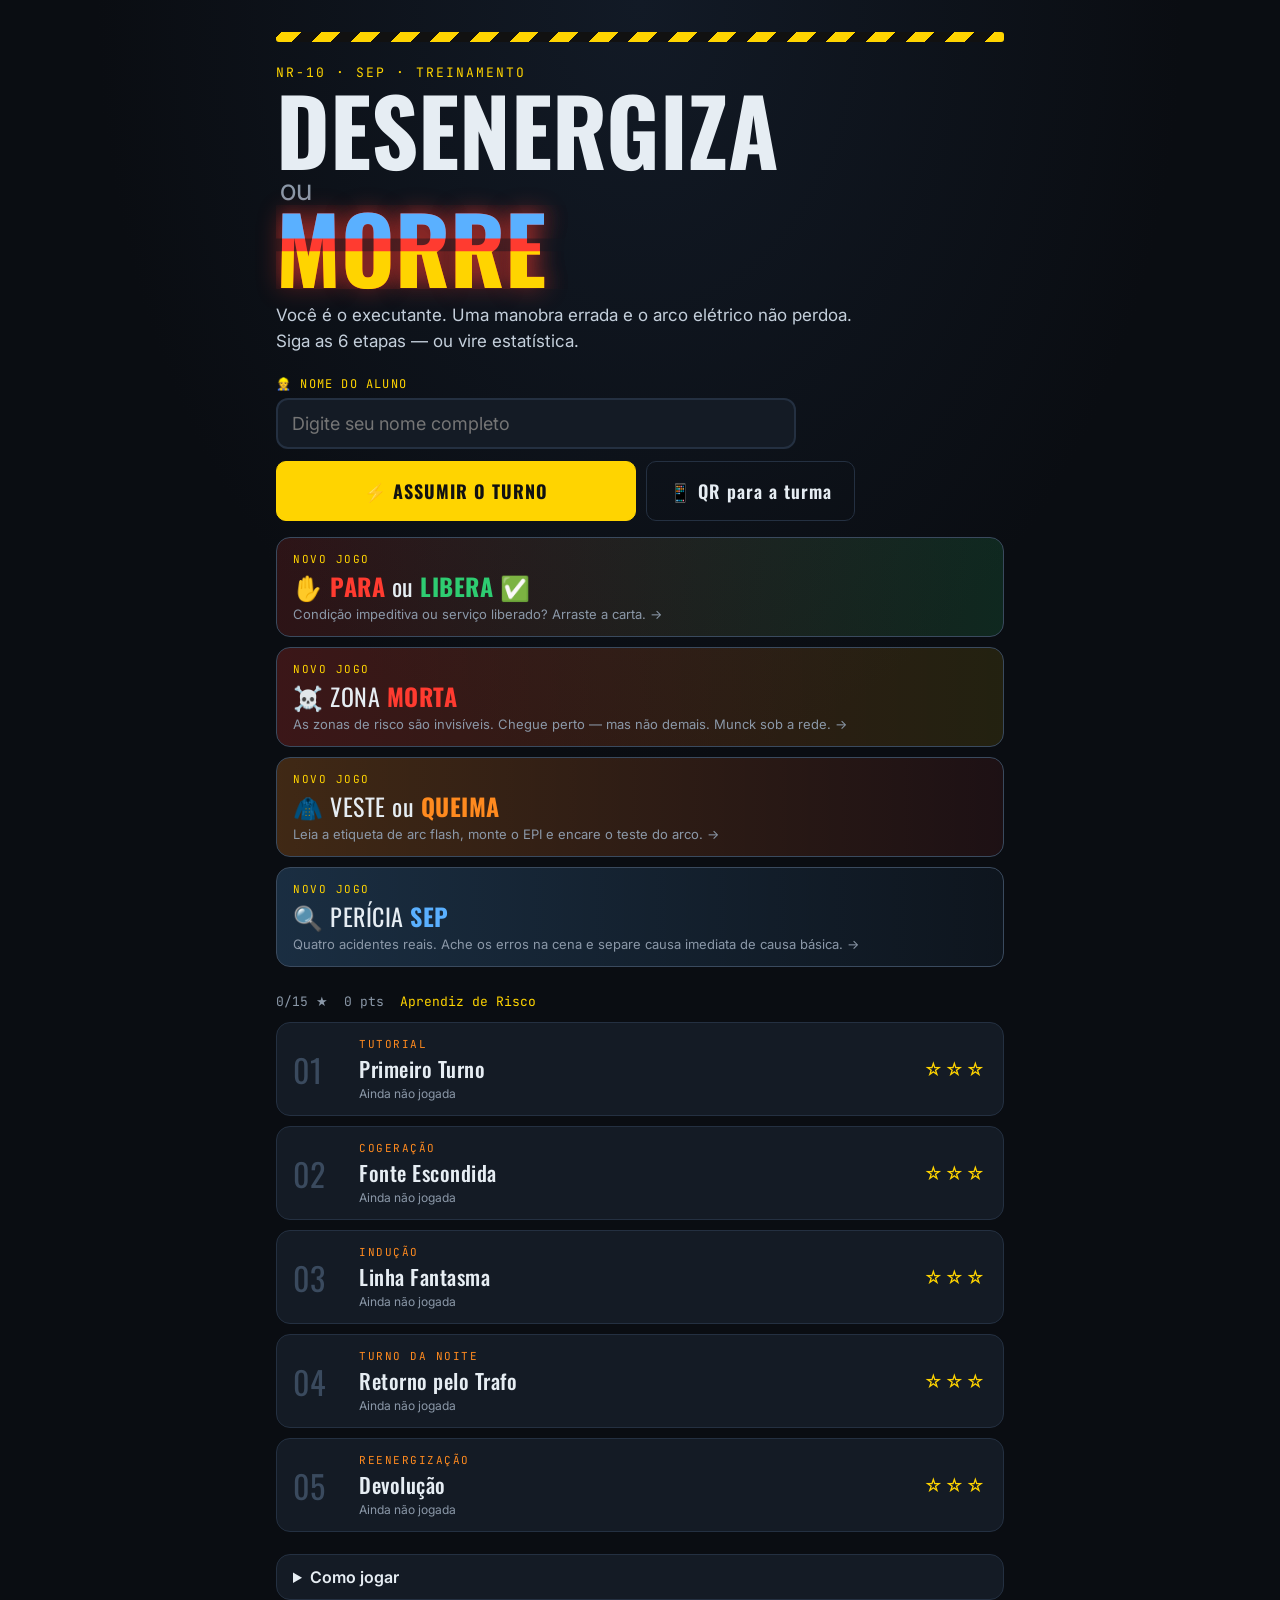
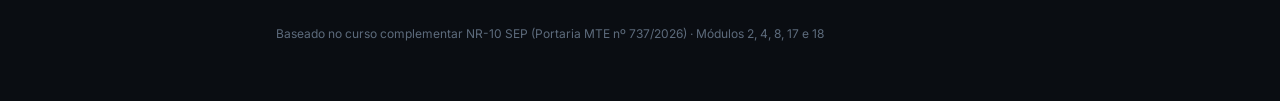
==== commit 23a9c60f: "Adiciona o jogo 'Perícia SEP' (investigação de acidentes) Quatro cenas congeladas, uma por caso real" ====
--- a/index.html
+++ b/index.html
@@ -28,6 +28,7 @@
       <a class="new-game" href="para-ou-libera/index.html"><span class="ng-tag">NOVO JOGO</span><span class="ng-t"><b class="r">✋ PARA</b> ou <b class="g">LIBERA ✅</b></span><span class="ng-d">Condição impeditiva ou serviço liberado? Arraste a carta. →</span></a>
       <a class="new-game zm-banner" href="zona-morta/index.html"><span class="ng-tag">NOVO JOGO</span><span class="ng-t">☠️ ZONA <b class="r">MORTA</b></span><span class="ng-d">As zonas de risco são invisíveis. Chegue perto — mas não demais. Munck sob a rede. →</span></a>
       <a class="new-game vq-banner" href="veste-ou-queima/index.html"><span class="ng-tag">NOVO JOGO</span><span class="ng-t">🧥 VESTE ou <b class="o">QUEIMA</b></span><span class="ng-d">Leia a etiqueta de arc flash, monte o EPI e encare o teste do arco. →</span></a>
+      <a class="new-game ps-banner" href="pericia/index.html"><span class="ng-tag">NOVO JOGO</span><span class="ng-t">🔍 PERÍCIA <b class="b">SEP</b></span><span class="ng-d">Quatro acidentes reais. Ache os erros na cena e separe causa imediata de causa básica. →</span></a>
       <div id="rank" class="rank"></div>
       <div id="levels" class="levels"></div>
       <details class="howto">
--- a/css/style.css
+++ b/css/style.css
@@ -103,6 +103,8 @@
 .new-game.zm-banner { background: linear-gradient(90deg, rgba(255, 59, 48, .2), rgba(255, 212, 0, .1)); margin-top: 10px; }
 .new-game.vq-banner { background: linear-gradient(90deg, rgba(255, 138, 31, .22), rgba(255, 59, 48, .08)); margin-top: 10px; }
 .ng-t .o { color: var(--orange); }
+.new-game.ps-banner { background: linear-gradient(90deg, rgba(90, 176, 255, .2), rgba(90, 176, 255, .05)); margin-top: 10px; }
+.ng-t .b { color: var(--blue); }
 .ng-tag { font-family: var(--mono); font-size: 11px; color: var(--yellow); letter-spacing: 1.5px; }
 .ng-t { font-family: var(--display); font-size: 24px; letter-spacing: .5px; }
 .ng-t .r { color: var(--red); } .ng-t .g { color: var(--green); }
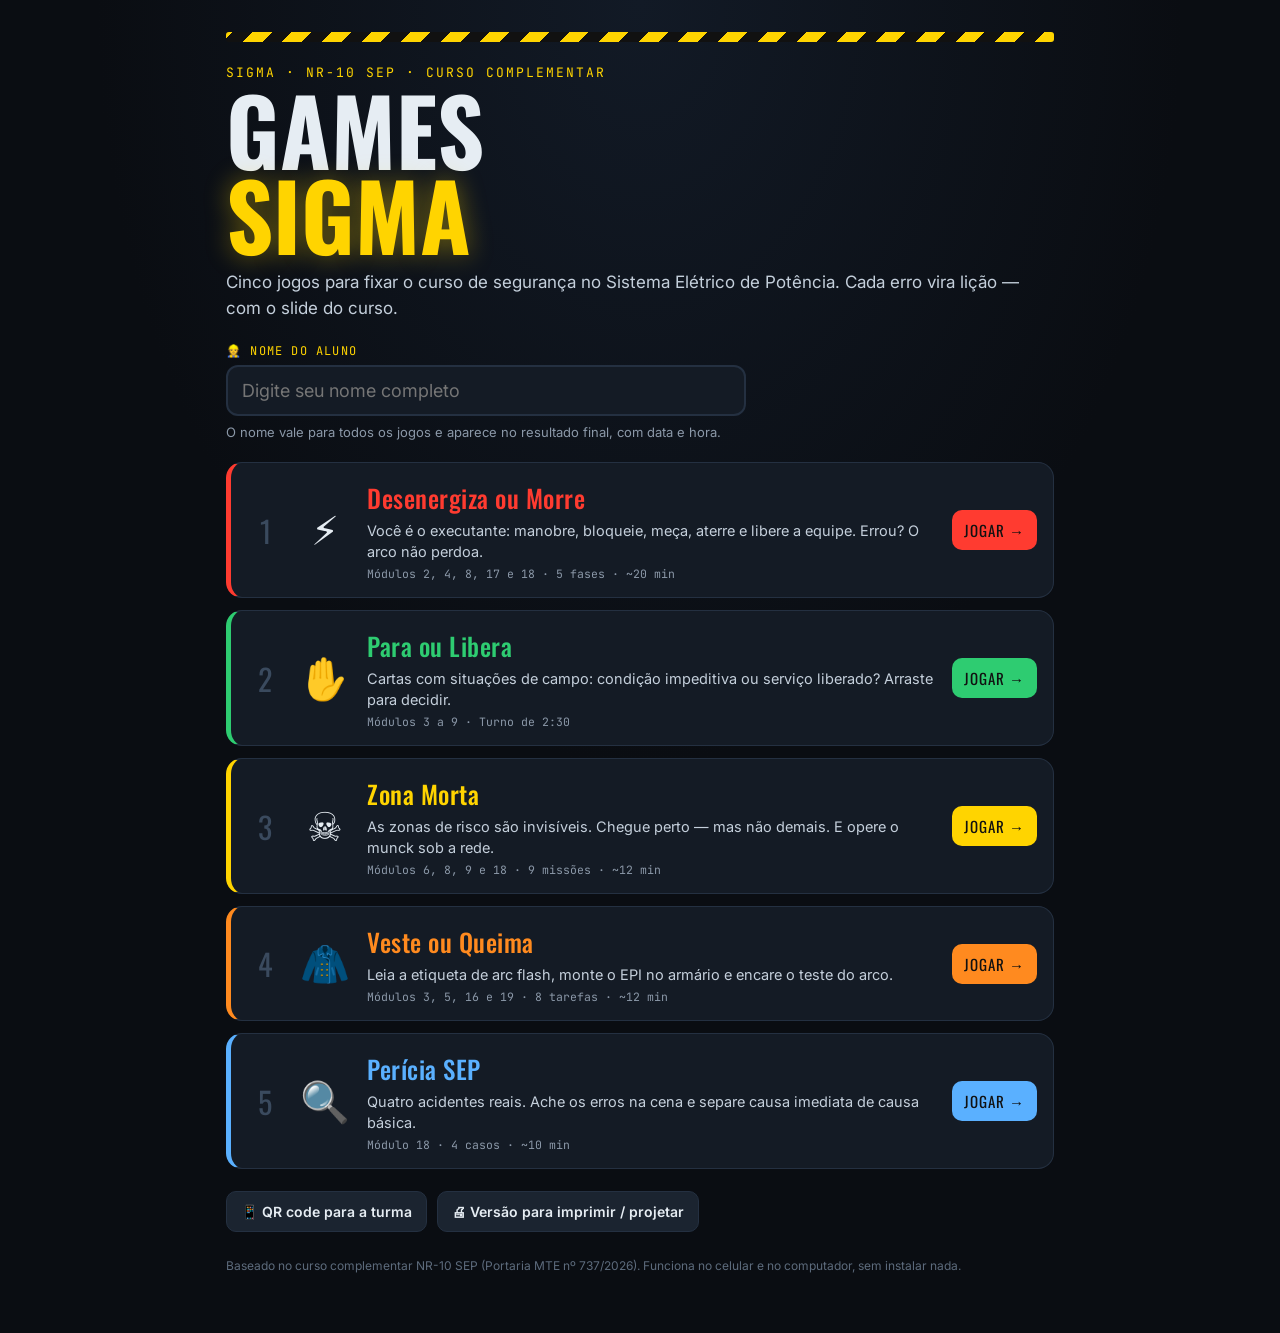
==== commit d4129979: "Organiza o site: portal com os 5 jogos e o jogo 1 em pasta própria - A página inicial vira um portal" ====
--- a/index.html
+++ b/index.html
@@ -3,105 +3,98 @@
 <head>
   <meta charset="utf-8">
   <meta name="viewport" content="width=device-width, initial-scale=1, viewport-fit=cover">
-  <title>Desenergiza ou Morre</title>
-  <meta name="description" content="Jogo de treinamento NR-10 SEP: desenergize a instalação do jeito certo — ou morra tentando.">
+  <title>Games SIGMA</title>
+  <meta name="description" content="Cinco jogos de treinamento do curso complementar NR-10 SEP.">
   <link rel="preconnect" href="https://fonts.googleapis.com">
   <link rel="preconnect" href="https://fonts.gstatic.com" crossorigin>
   <link href="https://fonts.googleapis.com/css2?family=Oswald:wght@500;700&family=Inter:wght@400;600;800&family=JetBrains+Mono:wght@500&display=swap" rel="stylesheet">
   <link rel="stylesheet" href="css/style.css">
+  <link rel="stylesheet" href="css/portal.css">
 </head>
 <body>
-  <!-- MENU -->
-  <section id="screen-menu" class="screen active">
-    <div class="menu-wrap">
-      <div class="hazard"></div>
-      <p class="kicker">NR-10 · SEP · Treinamento</p>
-      <h1 class="logo"><span>DESENERGIZA</span><span class="ou">ou</span><span class="morre glitch" data-t="MORRE">MORRE</span></h1>
-      <p class="tag">Você é o executante. Uma manobra errada e o arco elétrico não perdoa.<br>Siga as 6 etapas — ou vire estatística.</p>
-      <label class="name-box" for="player-name"><span>👷 Nome do aluno</span>
-        <input id="player-name" type="text" maxlength="40" placeholder="Digite seu nome completo" autocomplete="name"></label>
-      <div id="name-err" class="name-err hidden">Digite seu nome para começar.</div>
-      <div class="menu-btns">
-        <button id="btn-play" class="act primary big">⚡ ASSUMIR O TURNO</button>
-        <button id="btn-qr" class="act big ghost">📱 QR para a turma</button>
-      </div>
-      <a class="new-game" href="para-ou-libera/index.html"><span class="ng-tag">NOVO JOGO</span><span class="ng-t"><b class="r">✋ PARA</b> ou <b class="g">LIBERA ✅</b></span><span class="ng-d">Condição impeditiva ou serviço liberado? Arraste a carta. →</span></a>
-      <a class="new-game zm-banner" href="zona-morta/index.html"><span class="ng-tag">NOVO JOGO</span><span class="ng-t">☠️ ZONA <b class="r">MORTA</b></span><span class="ng-d">As zonas de risco são invisíveis. Chegue perto — mas não demais. Munck sob a rede. →</span></a>
-      <a class="new-game vq-banner" href="veste-ou-queima/index.html"><span class="ng-tag">NOVO JOGO</span><span class="ng-t">🧥 VESTE ou <b class="o">QUEIMA</b></span><span class="ng-d">Leia a etiqueta de arc flash, monte o EPI e encare o teste do arco. →</span></a>
-      <a class="new-game ps-banner" href="pericia/index.html"><span class="ng-tag">NOVO JOGO</span><span class="ng-t">🔍 PERÍCIA <b class="b">SEP</b></span><span class="ng-d">Quatro acidentes reais. Ache os erros na cena e separe causa imediata de causa básica. →</span></a>
-      <div id="rank" class="rank"></div>
-      <div id="levels" class="levels"></div>
-      <details class="howto">
-        <summary>Como jogar</summary>
-        <ul>
-          <li>Toque nos <b>disjuntores (52)</b>, <b>seccionadoras (89)</b> e <b>trechos</b> do diagrama para agir.</li>
-          <li>O diagrama <b>não mostra</b> onde tem tensão. Você precisa <b>medir</b> — com detector testado.</li>
-          <li><b>Disjuntor</b> interrompe carga. <b>Seccionadora</b> só se manobra sem carga.</li>
-          <li>Desligar não é desenergizar: seccionar → bloquear → constatar → aterrar → proteger → sinalizar.</li>
-          <li>Quando achar que está seguro, <b>LIBERE A EQUIPE</b>. Aí a verdade aparece.</li>
-          <li>Errou? Veja o <b>Raio-X</b> para entender de onde veio a energia.</li>
-        </ul>
-      </details>
-      <p class="foot">Baseado no curso complementar NR-10 SEP (Portaria MTE nº 737/2026) · Módulos 2, 4, 8, 17 e 18</p>
+  <main class="portal">
+    <div class="hazard"></div>
+    <p class="kicker">SIGMA · NR-10 SEP · Curso complementar</p>
+    <h1 class="logo"><span>GAMES</span><span class="w-sigma">SIGMA</span></h1>
+    <p class="tag">Cinco jogos para fixar o curso de segurança no Sistema Elétrico de Potência. Cada erro vira lição — com o slide do curso.</p>
+
+    <label class="name-box" for="player-name"><span>👷 Nome do aluno</span>
+      <input id="player-name" type="text" maxlength="40" placeholder="Digite seu nome completo" autocomplete="name"></label>
+    <p class="name-hint">O nome vale para todos os jogos e aparece no resultado final, com data e hora.</p>
+
+    <div class="games" id="games"></div>
+
+    <div class="tools">
+      <button id="btn-qr" class="act">📱 QR code para a turma</button>
+      <a class="act" href="qr.html" target="_blank" rel="noopener">🖨 Versão para imprimir / projetar</a>
     </div>
-  </section>
 
-  <!-- BRIEFING -->
-  <section id="screen-brief" class="screen">
-    <div class="brief-wrap">
-      <div class="hazard"></div>
-      <p id="brief-num" class="kicker"></p>
-      <h2 id="brief-title" class="brief-title"></h2>
-      <p id="brief-place" class="brief-place"></p>
-      <p id="brief-text" class="brief-text"></p>
-      <div class="brief-obj"><b>Ordem de serviço</b><span id="brief-obj"></span></div>
-      <div class="brief-meta">⏱ Meta de tempo: <b id="brief-time"></b> <span>(tempo dá bônus — a pressa nunca te salva)</span></div>
-      <div class="btns">
-        <button id="btn-start" class="act primary big">ENTRAR NA SUBESTAÇÃO</button>
-        <button id="btn-brief-back" class="act ghost">Voltar</button>
-      </div>
-    </div>
-  </section>
-
-  <!-- JOGO -->
-  <section id="screen-game" class="screen">
-    <header class="hud">
-      <button id="btn-quit" class="hud-btn" aria-label="Menu">☰</button>
-      <div id="hud-title" class="hud-title"></div>
-      <div class="hud-stat" title="Tempo restante para bônus">⏱ <b id="hud-time">00:00</b></div>
-      <div class="hud-stat inf" title="Infrações">⚠ <b id="hud-inf">0</b></div>
-      <div class="hud-stat bonus" title="Bônus de segurança">★ <b id="hud-bonus">0</b></div>
-      <button id="btn-sound" class="hud-btn" aria-label="Som">🔊</button>
-    </header>
-    <div class="game-body">
-      <main class="board">
-        <svg id="diagram" viewBox="0 0 900 540" preserveAspectRatio="xMidYMid meet" role="img" aria-label="Diagrama unifilar"></svg>
-        <div class="legend"><span class="lg closed">■ fechado</span><span class="lg open">■ aberto</span><span>🔒 cadeado</span><span class="lg gnd">⏚ aterrado</span><span class="lg cov">▬ manta</span></div>
-      </main>
-      <aside class="panel">
-        <div id="sheet" class="sheet hidden"></div>
-        <div id="actions" class="actions"></div>
-        <div id="checklist" class="checklist hidden"></div>
-        <div class="feed-h">Rádio / registro</div>
-        <div id="feed" class="feed"></div>
-      </aside>
-    </div>
-    <div id="xraybar" class="xraybar hidden">
-      <span>🩻 Raio-X: <b class="r">vermelho</b> = energizado · <b class="y">amarelo</b> = induzida · cinza = sem tensão</span>
-      <button class="act primary" data-go="retry">↻ Tentar de novo</button>
-      <button class="act ghost" data-go="menu">Menu</button>
-    </div>
-  </section>
+    <p class="foot">Baseado no curso complementar NR-10 SEP (Portaria MTE nº 737/2026). Funciona no celular e no computador, sem instalar nada.</p>
+  </main>
 
   <div id="modal" class="modal hidden"></div>
-  <div id="overlay" class="overlay hidden"></div>
-  <div id="fx" class="fx hidden"></div>
-  <canvas id="fxc" class="fxc"></canvas>
-  <div id="toasts" class="toasts"></div>
 
-  <script src="js/engine.js"></script>
-  <script src="js/levels.js"></script>
-  <script src="js/audio.js"></script>
-  <script src="js/ui.js"></script>
+  <script>
+  (function () {
+    'use strict';
+    var $ = function (s) { return document.querySelector(s); };
+
+    // Recorde de cada jogo, lido do que cada um salva no navegador.
+    function read(key) { try { return JSON.parse(localStorage.getItem(key) || 'null'); } catch (e) { return null; } }
+    function bestOf(key) { var b = read(key); return b && b.score ? b.score + ' pts' : null; }
+    function dom() {
+      var p = read('dom-progress') || {}, stars = 0, n = 0;
+      Object.keys(p).forEach(function (k) { if (p[k] && p[k].stars != null) { stars += p[k].stars; n++; } });
+      return n ? stars + '/15 ★ · ' + n + '/5 fases' : null;
+    }
+
+    var GAMES = [
+      { n: 1, href: 'desenergiza-ou-morre/index.html', icon: '⚡', name: 'Desenergiza ou Morre', color: 'red',
+        line: 'Você é o executante: manobre, bloqueie, meça, aterre e libere a equipe. Errou? O arco não perdoa.',
+        mods: 'Módulos 2, 4, 8, 17 e 18', time: '5 fases · ~20 min', best: dom },
+      { n: 2, href: 'para-ou-libera/index.html', icon: '✋', name: 'Para ou Libera', color: 'green',
+        line: 'Cartas com situações de campo: condição impeditiva ou serviço liberado? Arraste para decidir.',
+        mods: 'Módulos 3 a 9', time: 'Turno de 2:30', best: function () { return bestOf('pl-best'); } },
+      { n: 3, href: 'zona-morta/index.html', icon: '☠️', name: 'Zona Morta', color: 'yellow',
+        line: 'As zonas de risco são invisíveis. Chegue perto — mas não demais. E opere o munck sob a rede.',
+        mods: 'Módulos 6, 8, 9 e 18', time: '9 missões · ~12 min', best: function () { return bestOf('zm-best'); } },
+      { n: 4, href: 'veste-ou-queima/index.html', icon: '🧥', name: 'Veste ou Queima', color: 'orange',
+        line: 'Leia a etiqueta de arc flash, monte o EPI no armário e encare o teste do arco.',
+        mods: 'Módulos 3, 5, 16 e 19', time: '8 tarefas · ~12 min', best: function () { return bestOf('vq-best'); } },
+      { n: 5, href: 'pericia/index.html', icon: '🔍', name: 'Perícia SEP', color: 'blue',
+        line: 'Quatro acidentes reais. Ache os erros na cena e separe causa imediata de causa básica.',
+        mods: 'Módulo 18', time: '4 casos · ~10 min', best: function () { return bestOf('ps-best'); } }
+    ];
+
+    $('#games').innerHTML = GAMES.map(function (g) {
+      var best = g.best();
+      return '<a class="game ' + g.color + '" href="' + g.href + '">' +
+        '<span class="g-n">' + g.n + '</span>' +
+        '<span class="g-icon" aria-hidden="true">' + g.icon + '</span>' +
+        '<span class="g-body"><strong>' + g.name + '</strong><span class="g-line">' + g.line + '</span>' +
+        '<span class="g-meta">' + g.mods + ' · ' + g.time + '</span>' +
+        (best ? '<span class="g-best">🏆 Seu recorde: ' + best + '</span>' : '') + '</span>' +
+        '<span class="g-go">JOGAR →</span></a>';
+    }).join('');
+
+    var nameEl = $('#player-name');
+    try { nameEl.value = localStorage.getItem('sep-nome') || ''; } catch (e) { /* sem storage */ }
+    nameEl.addEventListener('input', function () {
+      try { localStorage.setItem('sep-nome', nameEl.value.trim()); } catch (e) { /* sem storage */ }
+    });
+
+    var mo = $('#modal');
+    $('#btn-qr').addEventListener('click', function () {
+      mo.innerHTML = '<div class="card qr-card"><div class="sh-kind">JOGUE NO CELULAR</div><h3>Aponte a câmera para o QR</h3>' +
+        '<img src="img/qrcode.svg" alt="QR code para os jogos">' +
+        '<div class="qr-url">alexandrepiazza55rt.github.io/games_SIGMA</div>' +
+        '<div class="btns"><button class="act ghost" data-close>Fechar</button></div></div>';
+      mo.classList.remove('hidden');
+    });
+    mo.addEventListener('click', function (ev) {
+      if (ev.target === mo || ev.target.closest('[data-close]')) { mo.classList.add('hidden'); mo.innerHTML = ''; }
+    });
+  })();
+  </script>
 </body>
 </html>
--- a/css/style.css
+++ b/css/style.css
@@ -1,3 +1,4 @@
+/* Base compartilhada pelos jogos SIGMA: tokens, botões, HUD, cartões, modal, nome do aluno e avisos. */
 :root {
   --bg: #0a0d12;
   --bg2: #10151d;
@@ -58,11 +59,10 @@
 .act.big { font-size: 18px; padding: 16px 22px; font-family: var(--display); letter-spacing: 1px; }
 
 /* ---------------- menu ---------------- */
-.menu-wrap, .brief-wrap { max-width: 760px; margin: 0 auto; padding: 32px 16px 48px; }
+.menu-wrap { max-width: 760px; margin: 0 auto; padding: 32px 16px 48px; }
 .kicker { font-family: var(--mono); color: var(--yellow); font-size: 13px; letter-spacing: 2px; text-transform: uppercase; margin: 0 0 6px; }
 .logo { font-family: var(--display); font-size: clamp(46px, 11vw, 92px); line-height: .92; margin: 0 0 14px; display: flex; flex-direction: column; text-transform: uppercase; }
 .logo .ou { font-size: .32em; color: var(--dim); font-family: var(--font); font-weight: 400; text-transform: none; margin: 4px 0 2px 4px; }
-.logo .morre { color: var(--red); text-shadow: 0 0 24px rgba(255, 59, 48, .45); }
 .tag { color: #c4cfdb; font-size: 17px; line-height: 1.5; margin: 0 0 22px; }
 .name-box { display: flex; flex-direction: column; gap: 6px; margin: 0 0 12px; max-width: 520px; }
 .name-box span { font-family: var(--mono); font-size: 12px; color: var(--yellow); letter-spacing: 1.2px; text-transform: uppercase; }
@@ -75,19 +75,6 @@
 @keyframes nudge { 25% { transform: translateX(-6px); } 75% { transform: translateX(6px); } }
 .name-err { color: #ff8b85; font-size: 14px; margin: -4px 0 12px; }
 .who { font-family: var(--mono); font-size: 13px; color: #c4cfdb; margin: 4px 0 8px; }
-.ecg-box { position: relative; background: #050a07; border: 1px solid #1d3b2a; border-radius: 10px; overflow: hidden; margin: 8px 0 12px; }
-.ecg-box canvas { display: block; width: 100%; height: auto; }
-.ecg-box.dead { border-color: #5a1c1c; background: #0a0505; margin-top: 0; }
-.ecg-bpm { position: absolute; right: 10px; top: 6px; font-family: var(--mono); font-size: 13px; color: var(--green); animation: blinkhb .8s steps(2) infinite; }
-@keyframes blinkhb { 50% { opacity: .35; } }
-#btn-play { flex: 1 1 260px; max-width: 360px; }
-.menu-btns { display: flex; flex-wrap: wrap; gap: 10px; }
-#btn-qr { flex: 0 1 auto; }
-.qr-card { text-align: center; }
-.qr-card img { width: min(300px, 100%); align-self: center; background: #fff; border-radius: 14px; padding: 10px; }
-.qr-url { font-family: var(--mono); color: var(--yellow); font-size: 13px; word-break: break-all; }
-.qr-card a.act { text-decoration: none; text-align: center; color: var(--text); }
-
 .glitch { position: relative; }
 .glitch::before, .glitch::after {
   content: attr(data-t); position: absolute; left: 0; top: 0; width: 100%; overflow: hidden;
@@ -97,48 +84,13 @@
 @keyframes gl1 { 0%, 92%, 100% { transform: none; opacity: 0; } 93% { transform: translate(-4px, -1px); opacity: .8; } 96% { transform: translate(3px, 1px); opacity: .8; } }
 @keyframes gl2 { 0%, 88%, 100% { transform: none; opacity: 0; } 89% { transform: translate(4px, 1px); opacity: .8; } 94% { transform: translate(-3px, 0); opacity: .8; } }
 
-.new-game { display: grid; gap: 2px; margin-top: 16px; padding: 14px 16px; border-radius: 14px; text-decoration: none; color: var(--text);
-  background: linear-gradient(90deg, rgba(255, 59, 48, .14), rgba(46, 204, 113, .14)); border: 1px solid #3a4a5e; transition: transform .1s, border-color .15s; }
-.new-game:hover { transform: translateX(3px); border-color: var(--yellow); }
-.new-game.zm-banner { background: linear-gradient(90deg, rgba(255, 59, 48, .2), rgba(255, 212, 0, .1)); margin-top: 10px; }
-.new-game.vq-banner { background: linear-gradient(90deg, rgba(255, 138, 31, .22), rgba(255, 59, 48, .08)); margin-top: 10px; }
-.ng-t .o { color: var(--orange); }
-.new-game.ps-banner { background: linear-gradient(90deg, rgba(90, 176, 255, .2), rgba(90, 176, 255, .05)); margin-top: 10px; }
-.ng-t .b { color: var(--blue); }
-.ng-tag { font-family: var(--mono); font-size: 11px; color: var(--yellow); letter-spacing: 1.5px; }
-.ng-t { font-family: var(--display); font-size: 24px; letter-spacing: .5px; }
-.ng-t .r { color: var(--red); } .ng-t .g { color: var(--green); }
-.ng-d { font-size: 13px; color: var(--dim); }
 .rank { display: flex; flex-wrap: wrap; gap: 8px 16px; margin: 26px 0 12px; font-family: var(--mono); font-size: 13px; color: var(--dim); }
 .rank .rank-name { color: var(--yellow); }
-.rank .deaths { color: #ff8b85; }
-.levels { display: grid; gap: 10px; }
-.lvl {
-  display: grid; grid-template-columns: 54px 1fr auto; align-items: center; gap: 12px;
-  background: var(--panel); border: 1px solid var(--line); border-radius: 14px; padding: 14px 16px; text-align: left;
-  transition: border-color .15s, transform .1s;
-}
-.lvl:hover { border-color: var(--yellow); transform: translateX(3px); }
-.lvl-n { font-family: var(--display); font-size: 32px; color: #3a4a5e; }
-.lvl.done .lvl-n { color: var(--yellow); }
-.lvl-body { display: flex; flex-direction: column; gap: 2px; min-width: 0; }
-.lvl-tag { font-family: var(--mono); font-size: 11px; color: var(--orange); letter-spacing: 1.5px; }
-.lvl-body strong { font-family: var(--display); font-size: 21px; letter-spacing: .5px; font-weight: 500; }
-.lvl-best { font-size: 12px; color: var(--dim); }
-.lvl-stars { color: var(--yellow); font-size: 18px; letter-spacing: 2px; white-space: nowrap; }
-.howto { margin-top: 22px; background: var(--panel); border: 1px solid var(--line); border-radius: 14px; padding: 12px 16px; }
-.howto summary { cursor: pointer; font-weight: 600; }
-.howto ul { padding-left: 18px; color: #c4cfdb; line-height: 1.6; font-size: 14px; }
 .foot { color: #5d6b7c; font-size: 12px; margin-top: 26px; }
+.other-games { display: flex; flex-wrap: wrap; gap: 8px 18px; margin-top: 18px; }
+.other-games a { color: var(--yellow); text-decoration: none; font-size: 14px; }
+.other-games a:hover { text-decoration: underline; }
 
-/* ---------------- briefing ---------------- */
-.brief-title { font-family: var(--display); font-size: clamp(40px, 9vw, 68px); margin: 0; text-transform: uppercase; line-height: 1; }
-.brief-place { font-family: var(--mono); color: var(--dim); font-size: 13px; margin: 10px 0 20px; }
-.brief-text { font-size: 18px; line-height: 1.6; color: #d5dee8; }
-.brief-obj { background: rgba(255, 212, 0, .08); border-left: 4px solid var(--yellow); padding: 14px 16px; border-radius: 0 10px 10px 0; margin: 22px 0 14px; display: flex; flex-direction: column; gap: 4px; }
-.brief-obj b { font-family: var(--mono); font-size: 12px; color: var(--yellow); letter-spacing: 1.5px; text-transform: uppercase; }
-.brief-meta { color: var(--dim); font-size: 14px; }
-.brief-meta b { color: var(--text); font-family: var(--mono); }
 .btns { display: flex; flex-wrap: wrap; gap: 10px; margin-top: 24px; }
 
 /* ---------------- HUD ---------------- */
@@ -148,118 +100,9 @@
 }
 .hud-title { flex: 1; font-family: var(--display); font-size: 18px; letter-spacing: .5px; white-space: nowrap; overflow: hidden; text-overflow: ellipsis; min-width: 0; }
 .hud-stat { font-family: var(--mono); font-size: 14px; background: var(--panel); border: 1px solid var(--line); border-radius: 8px; padding: 5px 9px; white-space: nowrap; }
-.hud-stat.inf b { color: #ff8b85; }
-.hud-stat.bonus b { color: var(--yellow); }
-#hud-time.low { color: var(--orange); }
-#hud-time.over { color: var(--red); }
 .hud-btn { background: var(--panel); border: 1px solid var(--line); border-radius: 8px; width: 36px; height: 34px; }
 
-.game-body { display: grid; grid-template-columns: minmax(0, 1fr) 340px; gap: 12px; padding: 12px; }
-.board { background: var(--bg2); border: 1px solid var(--line); border-radius: 14px; padding: 8px; min-width: 0; }
-#diagram { width: 100%; height: auto; max-height: calc(100vh - 120px); display: block; user-select: none; }
-.legend { display: flex; flex-wrap: wrap; gap: 4px 14px; font-size: 12px; color: var(--dim); padding: 6px 8px 2px; }
-.lg.closed { color: var(--red2); } .lg.open { color: var(--green); } .lg.gnd { color: var(--green); } .lg.cov { color: var(--orange); }
-
-.panel { display: flex; flex-direction: column; gap: 10px; min-width: 0; }
-.actions { display: grid; gap: 8px; }
-.actions .act.primary { padding: 15px; font-size: 16px; font-family: var(--display); letter-spacing: 1px; margin-top: 4px; }
-
-.sheet { position: relative; background: #182231; border: 1px solid #2f4057; border-radius: 14px; padding: 12px 14px; box-shadow: 0 8px 30px rgba(0, 0, 0, .35); }
-.sheet h3 { margin: 2px 30px 6px 0; font-size: 18px; }
 .sh-kind { font-family: var(--mono); font-size: 11px; color: var(--orange); letter-spacing: 1.2px; }
-.sh-state { font-size: 13px; color: var(--dim); margin-bottom: 10px; }
-.sh-state.closed { color: #ff8b85; } .sh-state.open { color: #8fe3b4; }
-.sh-acts { display: grid; gap: 7px; }
-.sh-x { position: absolute; right: 8px; top: 8px; background: none; border: 0; color: var(--dim); font-size: 18px; width: 32px; height: 32px; }
-
-.checklist { background: var(--panel); border: 1px dashed #3a4a5e; border-radius: 12px; padding: 10px 12px; font-size: 13px; }
-.cl-h { font-family: var(--mono); font-size: 11px; color: var(--yellow); letter-spacing: 1.2px; text-transform: uppercase; margin-bottom: 6px; }
-.cl { color: var(--dim); padding: 2px 0; }
-.cl.ok { color: #8fe3b4; }
-
-.feed-h { font-family: var(--mono); font-size: 11px; color: var(--dim); letter-spacing: 1.5px; text-transform: uppercase; }
-.feed { display: flex; flex-direction: column; gap: 6px; max-height: 340px; overflow-y: auto; padding-right: 4px; }
-.fi { font-size: 13px; line-height: 1.4; background: var(--panel); border-left: 3px solid #3a4a5e; border-radius: 0 8px 8px 0; padding: 7px 9px; color: #c4cfdb; }
-.fi .ft { font-family: var(--mono); font-size: 11px; color: #5d6b7c; margin-right: 6px; }
-.fi em { display: block; font-style: normal; font-size: 11px; color: #7f8c9c; margin-top: 3px; }
-.fi.good { border-left-color: var(--green); }
-.fi.warn { border-left-color: var(--orange); color: #ffd3a6; }
-.fi.infraction { border-left-color: var(--red); color: #ffb3ae; }
-.fi.radio { border-left-color: var(--blue); }
-.fi.radio b { color: var(--blue); }
-
-/* ---------------- diagrama ---------------- */
-#diagram text { font-family: var(--font); }
-.zone { fill: url(#hatch); stroke: rgba(255, 212, 0, .55); stroke-dasharray: 6 4; stroke-width: 1.5; }
-.hatch-a { fill: rgba(255, 212, 0, .07); }
-.zone-t { fill: var(--yellow); font-size: 11px; font-family: var(--mono) !important; letter-spacing: 1.5px; opacity: .85; }
-.node { fill: none; stroke: var(--wire); stroke-linecap: round; stroke-linejoin: round; }
-.node.wire { stroke-width: 3; }
-.node.bus { stroke-width: 7; }
-.ng { cursor: pointer; }
-.ng:hover .node { stroke: #a9bbcf; }
-.node.sel { stroke: var(--yellow) !important; filter: url(#glow); }
-.hit { fill: transparent; stroke: transparent; stroke-width: 24; pointer-events: all; }
-rect.hit { stroke-width: 0; }
-.cover { fill: none; stroke: var(--orange); stroke-width: 13; stroke-opacity: .55; stroke-dasharray: 10 5; pointer-events: none; }
-.nlabel { fill: #b8c4d2; font-size: 12.5px; pointer-events: none; }
-.nlabel, .dlabel, .dstate, .zone-t, .src-l, .dim, .hot-t { paint-order: stroke; stroke: var(--bg2); stroke-width: 4px; stroke-linejoin: round; }
-.dim { fill: #6f7d8e; font-size: 12px; }
-.sym { fill: #121a24; stroke: var(--wire); stroke-width: 2.5; }
-.sym-t { fill: #b8c4d2; font-size: 15px; font-weight: 700; }
-.tower { fill: none; stroke: #4c5b6d; stroke-width: 2; }
-.lt02 { stroke: var(--red); stroke-width: 3; stroke-dasharray: 14 8; filter: url(#glow); animation: flow 1s linear infinite; }
-.hot-t { fill: #ff8b85; font-size: 12px; font-weight: 600; }
-@keyframes flow { to { stroke-dashoffset: -22; } }
-
-.dev { cursor: pointer; }
-.wire-d { stroke: var(--wire); stroke-width: 3; }
-.brk { stroke-width: 2.5; transition: fill .2s; }
-.dev.closed .brk { fill: var(--red2); stroke: #ff9592; }
-.dev.open .brk { fill: #1d8f52; stroke: var(--green); }
-.blade { stroke-width: 4; stroke-linecap: round; }
-.dev.closed .blade { stroke: var(--red2); }
-.dev.open .blade { stroke: var(--green); }
-.contact { stroke: #b8c4d2; stroke-width: 3; }
-.pivot { fill: #b8c4d2; }
-.dev:hover .brk, .dev:hover .blade { filter: brightness(1.3); }
-.dev.sel .brk, .dev.sel .blade { filter: url(#glow) brightness(1.3); stroke: var(--yellow); }
-.dlabel { fill: var(--text); font-size: 13px; font-weight: 700; pointer-events: none; }
-.dstate { fill: var(--dim); font-size: 10px; font-family: var(--mono) !important; letter-spacing: 1px; pointer-events: none; }
-.dev.closed .dstate { fill: #ff8b85; }
-.dev.open .dstate { fill: #8fe3b4; }
-.lock { font-size: 14px; fill: var(--yellow); pointer-events: none; }
-
-.src { cursor: pointer; }
-.src-c { fill: #2a1416; stroke: var(--red); stroke-width: 2.5; filter: url(#glow); }
-.src-t { fill: #ff8b85; font-size: 22px; font-weight: 800; }
-.src-ring { fill: none; stroke: #ff8b85; stroke-width: 2; }
-.src-l { fill: #ff8b85; font-size: 12.5px; font-weight: 600; }
-.spin { fill: none; stroke: var(--red); stroke-width: 2; stroke-dasharray: 8 6; transform-box: fill-box; transform-origin: center; animation: spin 2s linear infinite; }
-@keyframes spin { to { transform: rotate(360deg); } }
-.trafo circle { fill: none; stroke: var(--wire); stroke-width: 2.5; }
-
-.gnd { pointer-events: none; }
-.gnd line { stroke: var(--green); stroke-width: 3; }
-.gnd circle { fill: var(--green); }
-.badge rect { fill: #1d8f52; }
-.badge text { fill: #fff; font-size: 11px; font-weight: 700; font-family: var(--mono) !important; }
-.badge.real rect { fill: var(--red); }
-.badge.induced rect { fill: #b38f00; }
-.badge.stale rect { fill: #3a4656; }
-.badge.stale text { fill: #aab6c4; }
-.team { font-size: 20px; pointer-events: none; }
-
-#diagram.xray .node.live { stroke: var(--red); filter: url(#glow); }
-#diagram.xray .node.induced { stroke: var(--yellow); filter: url(#glow); }
-#diagram.xray .node.dead { stroke: #3a4656; }
-
-.xraybar {
-  position: sticky; bottom: 0; display: flex; flex-wrap: wrap; align-items: center; gap: 10px; padding: 10px 14px;
-  background: rgba(10, 13, 18, .95); border-top: 1px solid var(--line); font-size: 13px;
-}
-.xraybar span { flex: 1; min-width: 220px; }
-.xraybar .r { color: var(--red); } .xraybar .y { color: var(--yellow); }
 
 /* ---------------- modal / overlays ---------------- */
 .modal, .overlay {
@@ -269,73 +112,13 @@
 .card { background: var(--panel); border: 1px solid #2f4057; border-radius: 18px; padding: 22px; width: 100%; max-width: 520px; box-shadow: 0 20px 60px rgba(0, 0, 0, .5); margin: auto; }
 .card h3 { margin: 4px 0 8px; }
 .card p { color: #c4cfdb; line-height: 1.55; }
-.mini { max-width: 420px; display: flex; flex-direction: column; gap: 10px; }
-.clamps { display: grid; grid-template-columns: 1fr 1fr; gap: 10px; }
-.clamp { position: relative; background: #1b2430; border: 2px solid var(--line); border-radius: 12px; padding: 18px 10px; font-weight: 800; font-size: 16px; }
-.clamp[data-k="T"] { border-color: rgba(46, 204, 113, .5); }
-.clamp:disabled { opacity: .5; }
-.clamp span { position: absolute; top: 4px; right: 8px; color: var(--yellow); font-family: var(--mono); }
-.sync canvas { align-self: center; background: #0d131b; border-radius: 50%; border: 1px solid var(--line); max-width: 100%; }
-.sync-data { text-align: center; font-family: var(--mono); font-size: 12px; color: #8fe3b4; }
-
-.exec-card { text-align: center; position: relative; overflow: hidden; }
-.exec-card h2 { font-family: var(--display); font-size: 34px; letter-spacing: 2px; margin: 6px 0 0; }
-.exec-sub { margin: 4px 0 12px; }
-#exec-log { display: flex; flex-direction: column; gap: 8px; text-align: left; }
-.xl { font-size: 14px; padding: 9px 11px; border-radius: 10px; background: #1b2430; animation: rise .35s ease-out; }
-.xl.radio { border-left: 3px solid var(--blue); } .xl.radio b { color: var(--blue); }
-.xl.good { border-left: 3px solid var(--green); color: #b6f0cf; }
-.xl.warn { border-left: 3px solid var(--orange); color: #ffd3a6; }
-.xl.infraction { border-left: 3px solid var(--red); color: #ffb3ae; }
 @keyframes rise { from { opacity: 0; transform: translateY(8px); } }
 
-.overlay.death { background: radial-gradient(ellipse at center, rgba(60, 0, 0, .85), rgba(0, 0, 0, .95)); }
-.death-card { border-color: #5a1c1c; text-align: center; max-width: 560px; animation: slam .5s cubic-bezier(.2, 1.6, .4, 1); }
-@keyframes slam { from { transform: scale(1.4); opacity: 0; } }
-.death-card h2 { font-family: var(--display); font-size: clamp(44px, 12vw, 70px); color: var(--red); margin: 0; letter-spacing: 2px; text-shadow: 0 0 30px rgba(255, 59, 48, .6); }
-.death-card h3 { color: #ffd3a6; font-family: var(--mono); font-size: 14px; letter-spacing: 1px; }
-.dc-energy { display: inline-block; font-family: var(--mono); background: #3a0f0f; color: #ff8b85; border-radius: 6px; padding: 3px 10px; font-size: 13px; }
-.death-card > p { text-align: left; }
 .lesson { text-align: left; background: rgba(46, 204, 113, .08); border-left: 4px solid var(--green); border-radius: 0 10px 10px 0; padding: 10px 14px; }
 .lesson b { color: #8fe3b4; font-size: 13px; text-transform: uppercase; letter-spacing: 1px; }
 .lesson p { margin: 4px 0 0; }
 .refs { text-align: left; font-size: 12.5px; color: var(--dim); margin-top: 12px; line-height: 1.6; }
-.death-card .btns, .win-card .btns { justify-content: center; }
 
-.overlay.win { background: radial-gradient(ellipse at center, rgba(20, 40, 25, .9), rgba(0, 0, 0, .95)); }
-.win-card { text-align: center; animation: slam .5s cubic-bezier(.2, 1.6, .4, 1); }
-.win-stars { font-size: 48px; color: var(--yellow); letter-spacing: 6px; text-shadow: 0 0 20px rgba(255, 212, 0, .5); }
-.win-card h2 { font-family: var(--display); font-size: 40px; margin: 4px 0; letter-spacing: 1px; }
-.win-msg { margin-top: 0; }
-.score-grid { display: grid; grid-template-columns: 1fr auto; gap: 6px 14px; text-align: left; font-size: 14px; background: #10161f; border-radius: 12px; padding: 12px 14px; }
-.score-grid b { font-family: var(--mono); text-align: right; }
-.score-grid .neg { color: #ff8b85; } .score-grid .pos { color: #8fe3b4; }
-.score-grid .tot { font-size: 18px; border-top: 1px solid var(--line); padding-top: 6px; color: var(--yellow); }
-.inf-list { text-align: left; margin-top: 14px; font-size: 13px; }
-.inf-list > b { color: #ffb3ae; }
-.inf { margin-top: 8px; background: #1b1416; border-left: 3px solid var(--red); border-radius: 0 8px 8px 0; padding: 7px 10px; }
-.inf em { display: block; font-style: normal; color: #7f8c9c; font-size: 11.5px; margin-top: 2px; }
-.clean { color: #8fe3b4 !important; }
-
-/* ---------------- efeitos ---------------- */
-.fx { position: fixed; inset: 0; z-index: 30; pointer-events: none; }
-.fx.arc, .fx.sync { animation: flash 1.8s ease-out forwards; }
-.fx.shock { animation: shockfx 1.5s steps(2) forwards; }
-@keyframes flash {
-  0% { background: #fff; }
-  8% { background: #fff8e0; }
-  25% { background: rgba(255, 140, 30, .85); }
-  60% { background: rgba(120, 20, 0, .7); }
-  100% { background: rgba(0, 0, 0, .9); }
-}
-@keyframes shockfx {
-  0% { background: rgba(160, 210, 255, .8); }
-  20% { background: rgba(10, 20, 60, .6); }
-  40% { background: rgba(160, 210, 255, .7); }
-  60% { background: rgba(10, 20, 60, .7); }
-  100% { background: rgba(0, 0, 0, .9); }
-}
-.fxc { position: fixed; inset: 0; z-index: 31; pointer-events: none; width: 100vw; height: 100vh; }
 body.shake .screen.active { animation: shake .09s linear 10; }
 @keyframes shake { 25% { transform: translate(-8px, 4px); } 50% { transform: translate(7px, -5px); } 75% { transform: translate(-5px, -3px); } }
 
@@ -348,24 +131,12 @@
 
 /* ---------------- responsivo ---------------- */
 @media (max-width: 900px) {
-  .game-body { grid-template-columns: 1fr; padding: 8px; }
   .hud-title { font-size: 15px; }
   .hud-stat { font-size: 12px; padding: 4px 7px; }
-  .feed { max-height: 260px; }
-  .sheet {
-    position: fixed; left: 8px; right: 8px; bottom: 8px; z-index: 15;
-    max-height: 60vh; overflow-y: auto; animation: rise .2s ease-out;
-  }
-}
-@media (max-width: 640px) {
-  .board { overflow-x: auto; -webkit-overflow-scrolling: touch; }
-  #diagram { min-width: 620px; max-height: none; }
-  .board::after { content: '↔ arraste o diagrama para os lados'; display: block; font-size: 11px; color: var(--dim); padding: 2px 8px; position: sticky; left: 0; }
 }
 @media (max-width: 420px) {
   .hud { gap: 6px; padding: 6px 8px; }
-  .hud-stat.bonus { display: none; }
 }
 @media (prefers-reduced-motion: reduce) {
-  .glitch::before, .glitch::after, .spin, .lt02, body.shake .screen.active { animation: none; }
+  .glitch::before, .glitch::after, body.shake .screen.active { animation: none; }
 }
--- a/css/portal.css
+++ b/css/portal.css
@@ -0,0 +1,40 @@
+/* Página inicial (portal) dos Games SIGMA. */
+
+.portal { max-width: 860px; margin: 0 auto; padding: 32px 16px 48px; }
+.portal .logo .w-sigma { color: var(--yellow); text-shadow: 0 0 26px rgba(255, 212, 0, .4); }
+.name-hint { color: var(--dim); font-size: 13px; margin: -4px 0 22px; }
+
+.games { display: grid; gap: 12px; }
+.game {
+  display: grid; grid-template-columns: 36px 56px 1fr auto; align-items: center; gap: 14px;
+  background: var(--panel); border: 1px solid var(--line); border-left: 5px solid var(--c, var(--yellow));
+  border-radius: 16px; padding: 16px; color: var(--text); text-decoration: none;
+  transition: transform .12s, border-color .15s, background .15s;
+}
+.game:hover { transform: translateX(4px); background: #18212d; border-color: var(--c); }
+.game.red { --c: var(--red); } .game.green { --c: var(--green); } .game.yellow { --c: var(--yellow); }
+.game.orange { --c: var(--orange); } .game.blue { --c: var(--blue); }
+.g-n { font-family: var(--display); font-size: 30px; color: #3a4a5e; text-align: center; }
+.g-icon { font-size: 40px; text-align: center; }
+.g-body { display: flex; flex-direction: column; gap: 4px; min-width: 0; }
+.g-body strong { font-family: var(--display); font-size: 25px; font-weight: 500; letter-spacing: .5px; color: var(--c); }
+.g-line { color: #c4cfdb; font-size: 14.5px; line-height: 1.45; }
+.g-meta { font-family: var(--mono); font-size: 11.5px; color: var(--dim); }
+.g-best { font-size: 12.5px; color: var(--yellow); }
+.g-go { font-family: var(--display); letter-spacing: 1px; font-size: 15px; color: #111; background: var(--c); border-radius: 10px; padding: 9px 12px; white-space: nowrap; }
+
+.tools { display: flex; flex-wrap: wrap; gap: 10px; margin-top: 22px; }
+.tools .act { text-decoration: none; color: var(--text); }
+
+.qr-card { text-align: center; max-width: 380px; }
+.qr-card img { width: min(300px, 100%); background: #fff; border-radius: 14px; padding: 10px; margin: 6px auto; display: block; }
+.qr-url { font-family: var(--mono); color: var(--yellow); font-size: 13px; word-break: break-all; }
+.qr-card .btns { justify-content: center; margin-top: 14px; }
+
+@media (max-width: 640px) {
+  .game { grid-template-columns: 44px 1fr; gap: 10px 12px; padding: 14px; }
+  .g-n { display: none; }
+  .g-icon { font-size: 34px; grid-row: span 2; align-self: start; }
+  .g-go { grid-column: 2; justify-self: start; }
+  .g-body strong { font-size: 22px; }
+}
